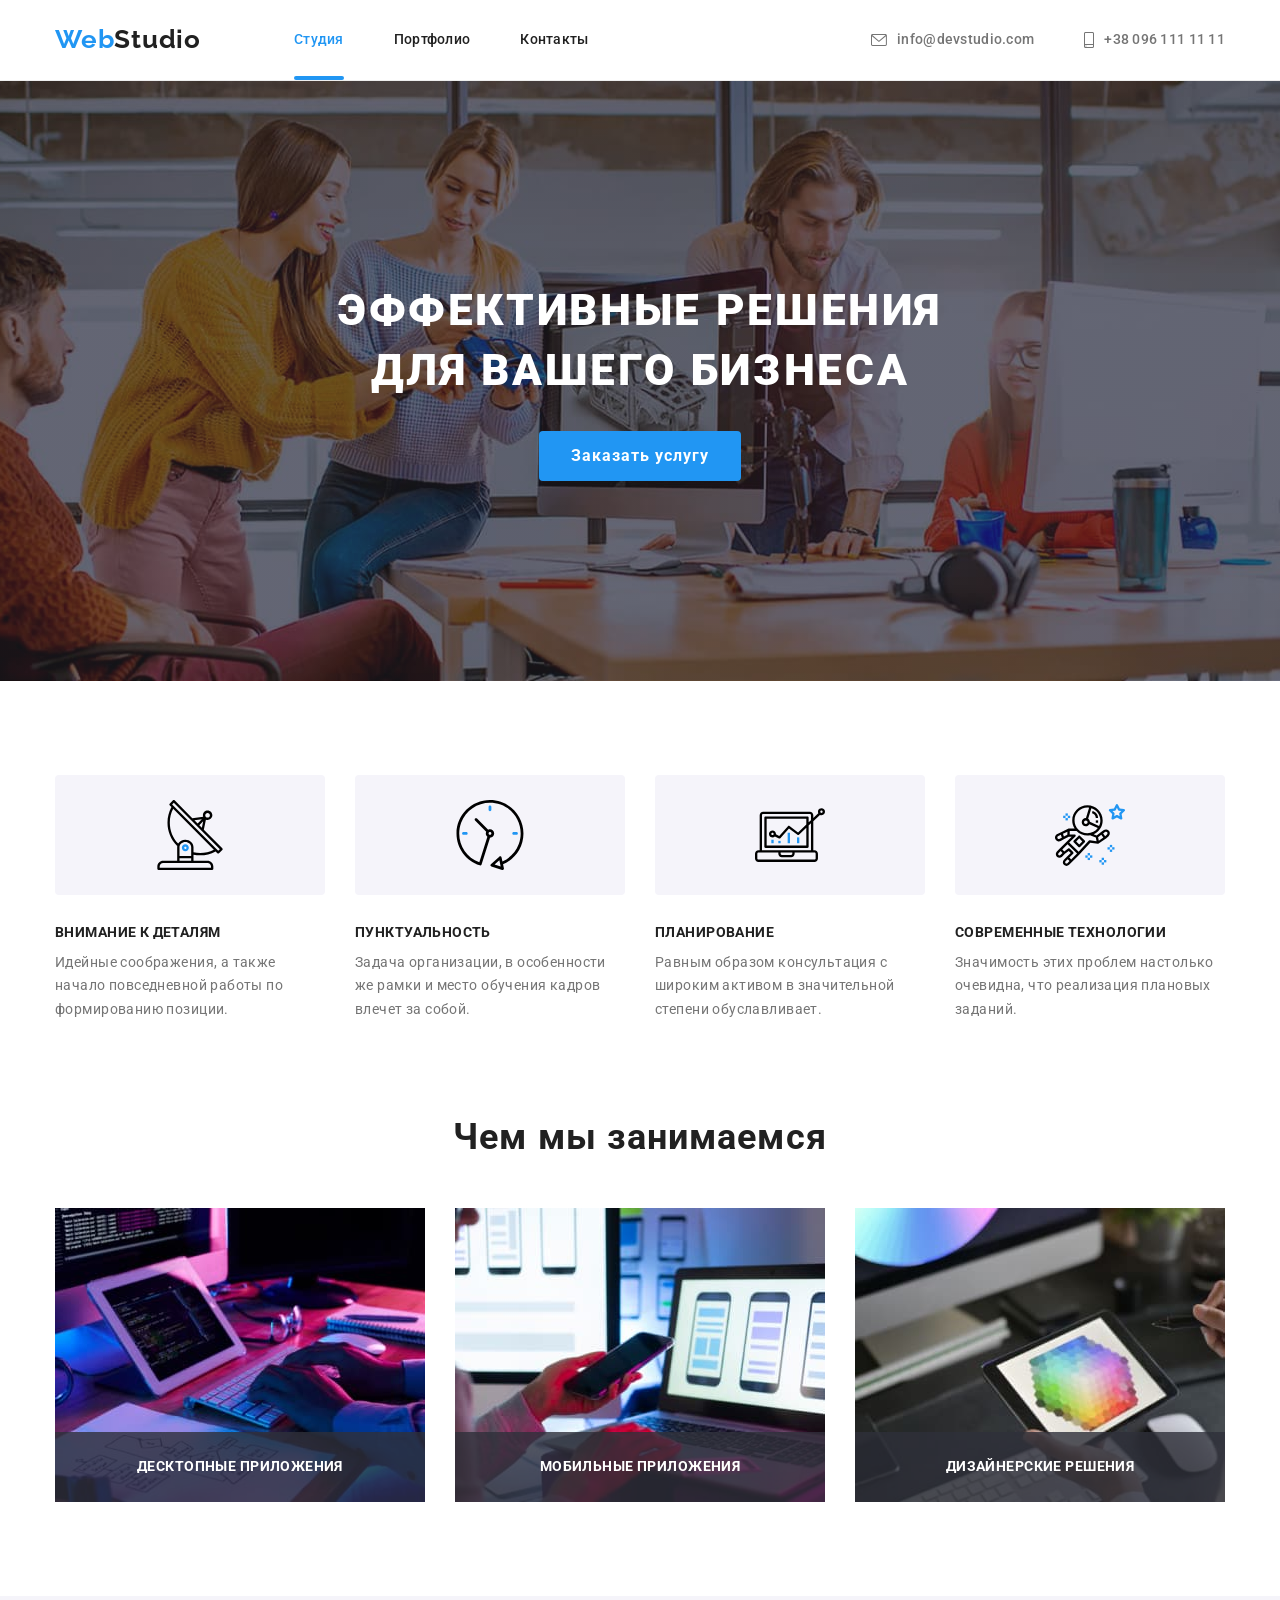
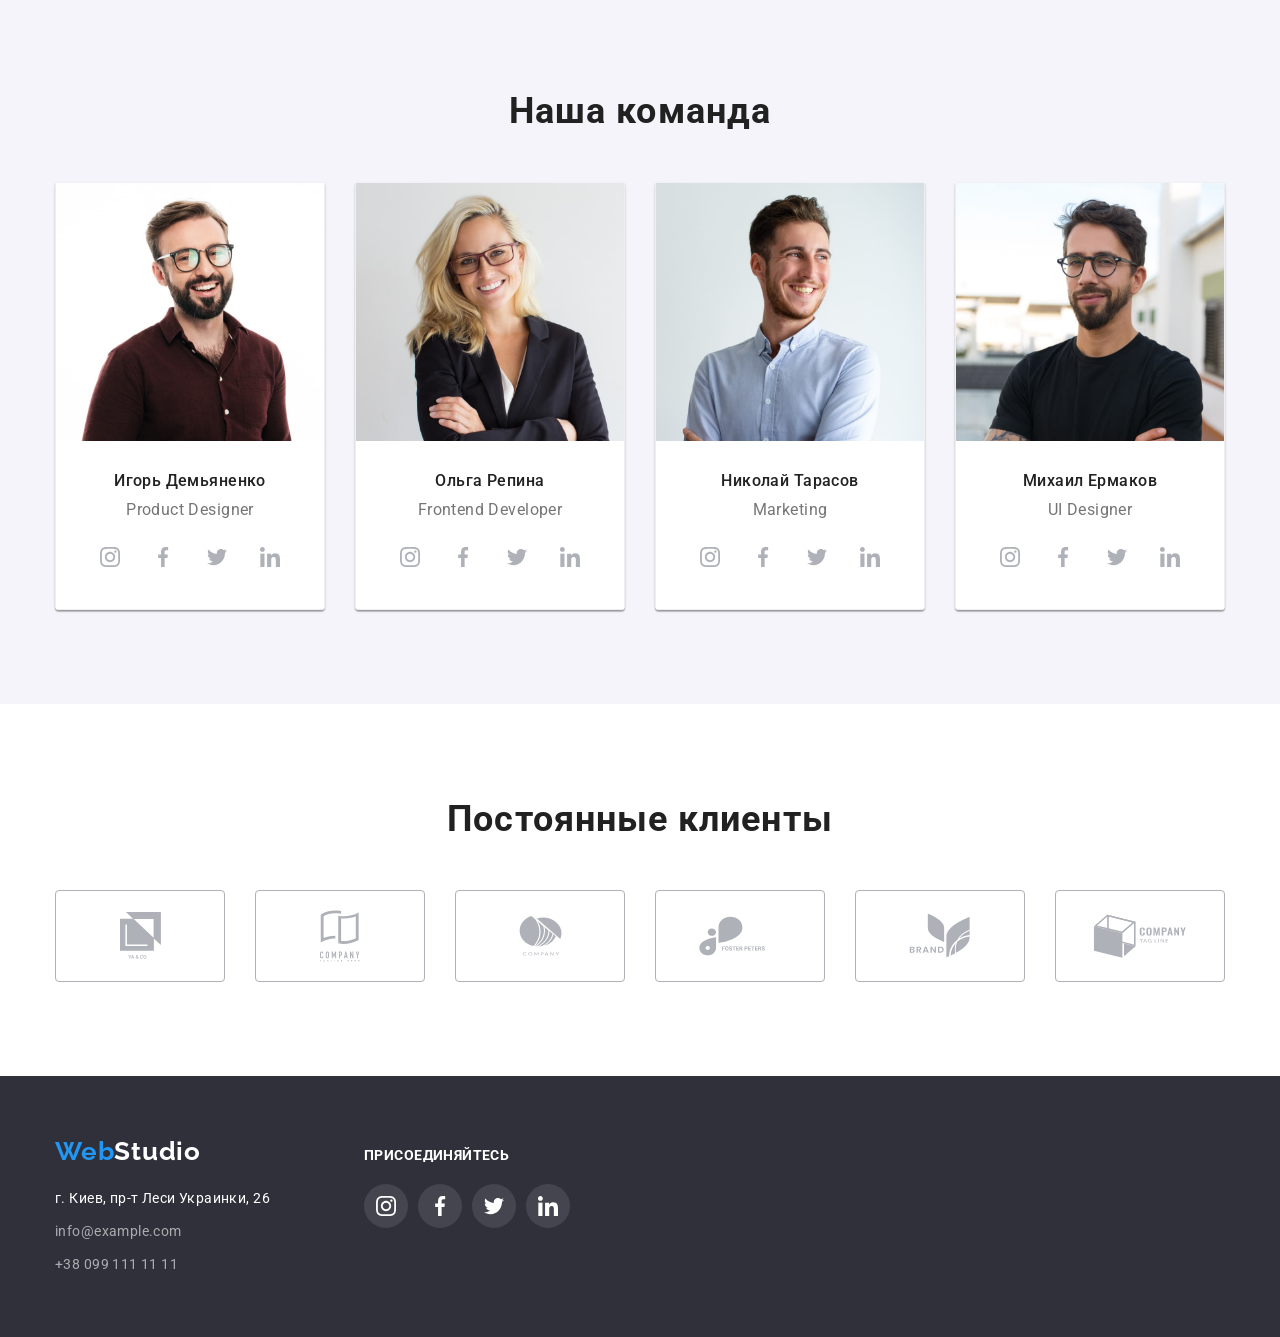
==== index.html @ 8bd81fed "Lesson 6" ====
<!DOCTYPE html>
<html lang="ru">

<head>
  <meta charset="UTF-8" />
  <meta http-equiv="X-UA-Compatible" content="IE=edge" />
  <meta name="viewport" content="width=device-width, initial-scale=1.0" />
  <title>WebStudio</title>
  <link href="https://fonts.googleapis.com/css2?family=Raleway:wght@700&family=Roboto:wght@400;500;700;900&display=swap"
    rel="stylesheet" />
  <link rel="stylesheet" href="https://cdnjs.cloudflare.com/ajax/libs/modern-normalize/1.1.0/modern-normalize.min.css"
    integrity="sha512-wpPYUAdjBVSE4KJnH1VR1HeZfpl1ub8YT/NKx4PuQ5NmX2tKuGu6U/JRp5y+Y8XG2tV+wKQpNHVUX03MfMFn9Q=="
    crossorigin="anonymous" referrerpolicy="no-referrer" />
  <link rel="stylesheet" type="text/css" href="./css/styles.css" />
</head>

<body>
  <!-- Шапка -->
  <header class="page-header">
    <div class="container">
      <!-- Блок навигации -->
      <div class="header-flex">
        <nav class="nav">
          <a class="logo" href="./index.html">Web<span class="studio">Studio</span></a>
          <ul class="site-nav">
            <li class="item">
              <a class="link current" href="./index.html">Студия</a>
            </li>
            <li class="item">
              <a class="link" href="./portfolio.html">Портфолио</a>
            </li>
            <li class="item"><a class="link" href="#">Контакты</a></li>
          </ul>
        </nav>
        <!-- Блок контактов -->
        <div class="contacts">
          <a class="link" href="mailto:info@devstudio.com">
            <svg class="icon" width="16" height="12">
              <use href="./images/icons.svg#icon-envelope"></use>
            </svg>
            info@devstudio.com</a>
          <a class="link" href="tel:+380961111111">
            <svg class="icon" width="10" height="16">
              <use href="./images/icons.svg#icon-smartphone"></use>
            </svg>
            +38 096 111 11 11</a>
        </div>
      </div>
    </div>
  </header>
  <!-- Основной контент -->
  <main>
    <!--Секция заголовка-->
    <section class="hero">
      <h1 class="title">Эффективные решения для вашего бизнеса</h1>
      <button class="btn" type="button" data-modal-open>Заказать услугу</button>
    </section>
    <!-- Секция преимуществ -->
    <section class="section">
      <div class="container">
        <h2 class="section-title visually-hidden">
          Преимущества работы с нами
        </h2>
        <ul class="features-list">
          <li class="item">
            <div class="thumb">
              <svg class="icon" width="70" height="70">
                <use href="./images/icons.svg#icon-antenna"></use>
              </svg>
            </div>
            <h3 class="title">Внимание к деталям</h3>
            <p class="text">
              Идейные соображения, а также начало повседневной работы по
              формированию позиции.
            </p>
          </li>
          <li class="item">
            <div class="thumb">
              <svg class="icon" width="70" height="70">
                <use href="./images/icons.svg#icon-clock"></use>
              </svg>
            </div>
            <h3 class="title">Пунктуальность</h3>
            <p class="text">
              Задача организации, в особенности же рамки и место обучения
              кадров влечет за собой.
            </p>
          </li>
          <li class="item">
            <div class="thumb">
              <svg class="icon" width="70" height="70">
                <use href="./images/icons.svg#icon-diagram"></use>
              </svg>
            </div>
            <h3 class="title">Планирование</h3>
            <p class="text">
              Равным образом консультация с широким активом в значительной
              степени обуславливает.
            </p>
          </li>
          <li class="item">
            <div class="thumb">
              <svg class="icon" width="70" height="70">
                <use href="./images/icons.svg#icon-astronaut"></use>
              </svg>
            </div>
            <h3 class="title">Современные технологии</h3>
            <p class="text">
              Значимость этих проблем настолько очевидна, что реализация
              плановых заданий.
            </p>
          </li>
        </ul>
      </div>
    </section>
    <!-- Секция наши работы -->
    <section class="section work">
      <div class="container">
        <h2 class="section-title">Чем мы занимаемся</h2>
        <!-- Блок работ -->
        <ul class="work">
          <li class="item">
            <img src="./images/img1.jpg" alt="Изображение не подгрузилось" width="370" />
            <div class="text-img">
              <h3 class="title">Десктопные приложения</h3>
            </div>
          </li>
          <li class="item">
            <img src="./images/img2.jpg" alt="Изображение не подгрузилось" width="370" />
            <div class="text-img">
              <h3 class="title">Мобильные приложения</h3>
            </div>
          </li>
          <li class="item">
            <img src="./images/img3.jpg" alt="Изображение не подгрузилось" width="370" />
            <div class="text-img">
              <h3 class="title">Дизайнерские решения</h3>
            </div>
          </li>
        </ul>
      </div>
    </section>
    <!-- секция команда -->
    <section class="section team">
      <div class="container">
        <h2 class="section-title">Наша команда</h2>
        <ul class="team-list">
          <li class="item">
            <img src="./images/photo1.jpg" alt="Изображение не подгрузилось" width="268" />
            <div class="content-team">
              <h3 class="title">Игорь Демьяненко</h3>
              <p class="text">Product Designer</p>
              <ul class="social-list">
                <li class="item">
                  <a href="#" class="link">
                    <svg class="icon" width="20" height="20">
                      <use href="./images/icons.svg#icon-instagram"></use>
                    </svg>
                  </a>
                </li>
                <li class="item">
                  <a href="#" class="link">
                    <svg class="icon" width="20" height="20">
                      <use href="./images/icons.svg#icon-facebook"></use>
                    </svg>
                  </a>
                </li>
                <li class="item">
                  <a href="#" class="link">
                    <svg class="icon" width="20" height="20">
                      <use href="./images/icons.svg#icon-twitter"></use>
                    </svg>
                  </a>
                </li>
                <li class="item">
                  <a href="#" class="link">
                    <svg class="icon" width="20" height="20">
                      <use href="./images/icons.svg#icon-linkedin"></use>
                    </svg>
                  </a>
                </li>
              </ul>
            </div>
          </li>
          <li class="item">
            <img src="./images/photo2.jpg" alt="Изображение не подгрузилось" width="268" />
            <div class="content-team">
              <h3 class="title">Ольга Репина</h3>
              <p class="text">Frontend Developer</p>
              <ul class="social-list">
                <li class="item">
                  <a href="#" class="link">
                    <svg class="icon" width="20" height="20">
                      <use href="./images/icons.svg#icon-instagram"></use>
                    </svg>
                  </a>
                </li>
                <li class="item">
                  <a href="#" class="link">
                    <svg class="icon" width="20" height="20">
                      <use href="./images/icons.svg#icon-facebook"></use>
                    </svg>
                  </a>
                </li>
                <li class="item">
                  <a href="#" class="link">
                    <svg class="icon" width="20" height="20">
                      <use href="./images/icons.svg#icon-twitter"></use>
                    </svg>
                  </a>
                </li>
                <li class="item">
                  <a href="#" class="link">
                    <svg class="icon" width="20" height="20">
                      <use href="./images/icons.svg#icon-linkedin"></use>
                    </svg>
                  </a>
                </li>
              </ul>
            </div>
          </li>
          <li class="item">
            <img src="./images/photo3.jpg" alt="Изображение не подгрузилось" width="268" />
            <div class="content-team">
              <h3 class="title">Николай Тарасов</h3>
              <p class="text">Marketing</p>
              <ul class="social-list">
                <li class="item">
                  <a href="#" class="link">
                    <svg class="icon" width="20" height="20">
                      <use href="./images/icons.svg#icon-instagram"></use>
                    </svg>
                  </a>
                </li>
                <li class="item">
                  <a href="#" class="link">
                    <svg class="icon" width="20" height="20">
                      <use href="./images/icons.svg#icon-facebook"></use>
                    </svg>
                  </a>
                </li>
                <li class="item">
                  <a href="#" class="link">
                    <svg class="icon" width="20" height="20">
                      <use href="./images/icons.svg#icon-twitter"></use>
                    </svg>
                  </a>
                </li>
                <li class="item">
                  <a href="#" class="link">
                    <svg class="icon" width="20" height="20">
                      <use href="./images/icons.svg#icon-linkedin"></use>
                    </svg>
                  </a>
                </li>
              </ul>
            </div>
          </li>
          <li class="item">
            <img src="./images/photo4.jpg" alt="Изображение не подгрузилось" width="268" />
            <div class="content-team">
              <h3 class="title">Михаил Ермаков</h3>
              <p class="text">UI Designer</p>
              <ul class="social-list">
                <li class="item">
                  <a href="#" class="link">
                    <svg class="icon" width="20" height="20">
                      <use href="./images/icons.svg#icon-instagram"></use>
                    </svg>
                  </a>
                </li>
                <li class="item">
                  <a href="#" class="link">
                    <svg class="icon" width="20" height="20">
                      <use href="./images/icons.svg#icon-facebook"></use>
                    </svg>
                  </a>
                </li>
                <li class="item">
                  <a href="#" class="link">
                    <svg class="icon" width="20" height="20">
                      <use href="./images/icons.svg#icon-twitter"></use>
                    </svg>
                  </a>
                </li>
                <li class="item">
                  <a href="#" class="link">
                    <svg class="icon" width="20" height="20">
                      <use href="./images/icons.svg#icon-linkedin"></use>
                    </svg>
                  </a>
                </li>
              </ul>
            </div>
          </li>
        </ul>
      </div>
    </section>
    <!-- Секция постоянные клиенты -->
    <section class="section">
      <div class="container">
        <h2 class="section-title">Постоянные клиенты</h2>
        <ul class="clients-list">
          <li class="item">
            <a href="#" class="link">
              <svg class="icon" width="41" height="47">
                <use href="./images/icons.svg#icon-client"></use>
              </svg>
            </a>
          </li>
          <li class="item">
            <a href="#" class="link">
              <svg class="icon" width="40" height="52">
                <use href="./images/icons.svg#icon-client-2"></use>
              </svg>
            </a>
          </li>
          <li class="item">
            <a href="#" class="link">
              <svg class="icon" width="43" height="41">
                <use href="./images/icons.svg#icon-client-3"></use>
              </svg>
            </a>
          </li>
          <li class="item">
            <a href="#" class="link">
              <svg class="icon" width="84" height="40">
                <use href="./images/icons.svg#icon-client-4"></use>
              </svg>
            </a>
          </li>
          <li class="item">
            <a href="#" class="link">
              <svg class="icon" width="62" height="45">
                <use href="./images/icons.svg#icon-client-5"></use>
              </svg>
            </a>
          </li>
          <li class="item">
            <a href="#" class="link">
              <svg class="icon" width="94" height="44">
                <use href="./images/icons.svg#icon-client-6"></use>
              </svg>
            </a>
          </li>
        </ul>
      </div>
    </section>
  </main>
  <!-- подвал -->
  <footer class="footer">
    <div class="container flex">
      <div class="studio-address">
        <a class="logo-footer" href="./index.html">Web<span class="studio-footer">Studio</span></a>
        <address>
          <ul class="address">
            <li class="sity">г. Киев, пр-т Леси Украинки, 26</li>
            <li class="sity-link">
              <a class="link" href="mailto:info@example.com">info@example.com</a>
            </li>
            <li class="sity-link">
              <a class="link" href="tel:+380991111111">+38 099 111 11 11</a>
            </li>
          </ul>
        </address>
      </div>
      <div class="social">
        <p class="social-text">Присоединяйтесь</p>
        <ul class="social-list">
          <li class="item">
            <a href="#" class="link">
              <svg class="icon" width="20" height="20">
                <use href="./images/icons.svg#icon-instagram"></use>
              </svg>
            </a>
          </li>
          <li class="item">
            <a href="#" class="link">
              <svg class="icon" width="20" height="20">
                <use href="./images/icons.svg#icon-facebook"></use>
              </svg>
            </a>
          </li>
          <li class="item">
            <a href="#" class="link">
              <svg class="icon" width="20" height="20">
                <use href="./images/icons.svg#icon-twitter"></use>
              </svg>
            </a>
          </li>
          <li class="item">
            <a href="#" class="link">
              <svg class="icon" width="20" height="20">
                <use href="./images/icons.svg#icon-linkedin"></use>
              </svg>
            </a>
          </li>
        </ul>
      </div>
    </div>
  </footer>
  <div class="backdrop is-hidden" data-modal>
    <div class="modal">
      <button class="modal-close-btn" type="button" data-modal-close>
        <svg class="icon-modal" width="18" height="18">
          <use href="./images/icons.svg#icon-close"></use>
        </svg>
      </button>
    </div>
  </div>
  <script src="./js/modal.js"></script>
</body>

</html>
---- css/styles.css ----
:root {
    --primary-text-color: #757575;
    --title-text-color: #212121;
    --acent-color: #2196F3;
    --primary-white-color: #ffffff;
    --primay-grey-color: #2F303A;
    --address-link-color: rgba(255, 255, 255, 0.6);
    --examples-button-color: #F5F4FA;
    --border-color: #eeeeee;
    --primary-icon-color: #AFB1B8;
    --footer-fon-social-link: rgba(255, 255, 255, 0.1);
    --primary-animation-function: cubic-bezier(0.4, 0, 0.2, 1);
}

/* Цвет фона #ffffff */
/* Цвет фона героя и футера #2F303A */
/* Цвет фона "Наша команда" #F5F4FA */
/* Цвет основного текста #757575 */
/* Цвет вторичного текста #212121 */
/* Белый #ffffff */
/* Акцент #2196F3 */
/* в футере #FFFFFF 60 % */

/* Стили Веб-сайта */
/* Style Web-site */

/* Основные стили страницы */
/* Basic Page Styles */
body {
    background-color: var(--primary-white-color);
    color: var(--primary-text-color);
    font-family: 'Roboto', sans-serif;
    font-size: 14px;
    letter-spacing: 0.03em;
}

/* Сброс свойств */
/* Reset properties */
ul {
    list-style: none;
}

a {
    text-decoration: none;
}

img {
    display: block;
}


/* container */
/* Служит для обертывания секций 
(задается основная ширина, отступы, центрирование */
.container {
    width: 1200px;
    margin-left: auto;
    margin-right: auto;
    padding-left: 15px;
    padding-right: 15px;
}


/* Шапка сайта */
/* Header */
.page-header {
    border-bottom: 1px solid var(--border-color);
}

.header-flex {
    display: flex;
}

.nav {
    display: flex;
}

/* Логотип */
/* logo */
.logo {
    display: block;
    align-items: center;
    padding-top: 24px;
    padding-bottom: 25px;
    margin-right: 93px;
    color: var(--acent-color);
    font-family: 'Raleway', sans-serif;
    font-weight: 700;
    font-size: 26px;
    line-height: 1.19;
    letter-spacing: 0.03em;
}

.logo .studio {
    color: var(--title-text-color);
}



/* Навигация сайта */
/* site-nav */
.site-nav {
    display: flex;
    align-items: center;
    margin-top: 0;
    margin-bottom: 0;
    padding-left: 0;

}

.site-nav .item {

    margin-right: 50px;
}

.site-nav .item:last-child {
    margin-right: 0;
}

.site-nav .link {
    display: block;
    padding-top: 32px;
    padding-bottom: 32px;
    color: var(--title-text-color);
    font-weight: 500;
    font-size: 14px;
    line-height: 1.14;
    letter-spacing: 0.02em;
    transition-property: color;
    transition-duration: 250ms;
    transition-timing-function: var(--primary-animation-function);
    transition-delay: 0ms;

}

.site-nav .link:hover,
.site-nav .link:focus {
    color: var(--acent-color);
}

.site-nav .link.current {
    color: var(--acent-color);
    position: relative;
}

.site-nav .link.current::after {
    position: absolute;
    left: 0;
    bottom: 0;
    width: 100%;
    height: 4px;
    display: block;
    content: "";
    background-color: var(--acent-color);
    border-radius: 2px;
}

/* .site-nav .link.current::after {
    content: "";
    display: block;
    height: 4px;
    background-color: var(--acent-color);
    border-radius: 2px;
} */



/* Блок контактов */
/* contacts */
.contacts {
    display: flex;
    align-items: center;
    margin-left: auto;

}

.contacts .link {
    display: flex;
    align-items: center;
    padding-top: 32px;
    padding-bottom: 32px;
    margin-right: 50px;
    color: var(--primary-text-color);
    fill: var(--primary-text-color);
    font-weight: 500;
    font-size: 14px;
    line-height: 1.14;
    letter-spacing: 0.02em;
    transition-property: color, fill;
    transition-duration: 250ms;
    transition-timing-function: var(--primary-animation-function);
    transition-delay: 0ms;
}

.contacts .link:last-child {
    margin-right: 0;
}

.contacts .link:hover,
.contacts .link:focus {
    color: var(--acent-color);
    fill: var(--acent-color);
}

.contacts .icon {
    margin-right: 10px;
}

/* Блок герой */
/* hero */
.hero {
    padding: 200px 0;
    background-color: var(--primay-grey-color);
    background-image: linear-gradient(rgba(47, 48, 58, 0.4), rgba(47, 48, 58, 0.4)), url(../images/backgroundHero.jpg);
    background-repeat: no-repeat;
    background-position: 50% 50%;
    text-align: center;
    max-width: 1600px;
    margin: 0 auto;
}

.hero .title {
    width: 696px;
    color: var(--primary-white-color);
    font-weight: 900;
    font-size: 44px;
    line-height: 1.36;
    letter-spacing: 0.06em;
    text-transform: uppercase;
    margin-top: 0;
    margin-bottom: 30px;
    margin-left: auto;
    margin-right: auto;

}

.hero .btn {
    background-color: var(--acent-color);
    color: var(--primary-white-color);
    font-weight: 700;
    font-size: 16px;
    line-height: 1.87;
    letter-spacing: 0.06em;
    text-align: center;
    cursor: pointer;
    min-width: 200px;
    padding: 10px 32px;
    border: 0;
    border-radius: 4px;
}



/* Секция */
/* section */

.section {
    padding-top: 94px;
    padding-bottom: 94px;
}

.section-title {
    color: var(--title-text-color);
    font-weight: 700;
    font-size: 36px;
    line-height: 1.17;
    text-align: center;
    letter-spacing: 0.03em;
    margin-top: 0;
    margin-bottom: 50px;
}

/* Секция преимуществ */
/* features-section */

/* Блок преимуществ */
/* features block */
.section-title.visually-hidden {
    position: absolute;
    width: 1px;
    height: 1px;
    margin: -1px;
    border: 0;
    padding: 0;
    white-space: nowrap;
    clip-path: inset(100%);
    clip: rect(0 0 0 0);
    overflow: hidden;
}

.features-list {
    display: flex;
    justify-content: space-between;
    margin-top: 0;
    margin-bottom: 0;
    padding-left: 0;
}

.features-list .title {
    color: var(--title-text-color);
    font-weight: 700;
    font-size: 14px;
    line-height: 1.14;
    letter-spacing: 0.03em;
    text-transform: uppercase;
    margin-top: 0;
    margin-bottom: 10px;
}

.features-list .text {
    max-width: 270px;
    line-height: 1.71;
    margin-top: 0;
    margin-bottom: 0;
}

.features-list .thumb {
    background-color: var(--examples-button-color);
    border-radius: 4px;
    display: flex;
    height: 120px;
    align-items: center;
    justify-content: center;
    margin-bottom: 30px;
}

/* Блок работы */
/* Work block */
.work {
    display: flex;
    justify-content: space-between;
    margin-top: 0;
    margin-bottom: 0;
    padding-left: 0;
}

.section.work {
    padding-top: 0;
}

.work .item {
    position: relative;
}

.work .title {
    margin-top: 0;
    margin-bottom: 0;
    color: var(--primary-white-color);
    font-size: 14px;
    line-height: 1.14;
    text-transform: uppercase;

}

.work .text-img {
    position: absolute;
    left: 0;
    bottom: 0;
    width: 100%;
    height: 70px;
    display: flex;
    justify-content: center;
    align-items: center;
    background-color: rgba(47, 48, 58, 0.8);
}

/* Секция команды */
/* team-section */

.team {
    background-color: var(--examples-button-color);
}

.team-list {
    display: flex;
    flex-wrap: wrap;
    align-items: flex-start;
    margin-left: -30px;
    margin-top: 0;
    margin-bottom: 0;
    padding-left: 0;
}

.team-list>.item {
    margin-left: 30px;
    border: 1px solid var(--border-color);
    border-top: 0;
    border-radius: 0 0 4px 4px;
    box-shadow: 0px 1px 3px rgba(0, 0, 0, 0.12),
        0px 1px 1px rgba(0, 0, 0, 0.14),
        0px 2px 1px rgba(0, 0, 0, 0.2);
}

.team-list>.item:not(:nth-last-child(-n+4)) {
    margin-bottom: 30px;
}

.team-list .title {
    color: var(--title-text-color);
    font-weight: 500;
    font-size: 16px;
    line-height: 1.19;
    text-align: center;
    margin-top: 0;
    margin-bottom: 10px;
}

.team-list .text {
    font-size: 16px;
    line-height: 1.19;
    text-align: center;
    margin-top: 0;
    margin-bottom: 16px;
}

.team-list .content-team {
    padding: 30px 32px;
    background-color: var(--primary-white-color);
}

.social-list {
    display: flex;
    justify-content: space-between;
    padding-left: 0;
}

.social-list .link {
    display: flex;
    justify-content: center;
    align-items: center;
    width: 44px;
    height: 44px;
    border-radius: 50%;
    fill: var(--primary-icon-color);
    transition-property: background-color, fill;
    transition-duration: 250ms;
    transition-timing-function: var(--primary-animation-function);
    transition-delay: 0ms;
}

.social-list .link:hover,
.social-list .link:focus {
    background-color: var(--acent-color);
    fill: var(--primary-white-color);
}


.clients-list {
    display: flex;
    flex-wrap: wrap;
    justify-content: space-between;
    margin-top: 0;
    margin-bottom: 0;
    padding-left: 0;
}


.clients-list .link {
    display: flex;
    justify-content: center;
    align-items: center;
    width: 170px;
    height: 92px;
    border: 1px solid var(--primary-icon-color);
    border-radius: 4px;
    fill: var(--primary-icon-color);
    transition-property: border, fill;
    transition-duration: 250ms;
    transition-timing-function: var(--primary-animation-function);
    transition-delay: 0ms;
}

.clients-list .link:hover,
.clients-list .link:focus {
    border: 1px solid var(--acent-color);
    fill: var(--acent-color);
}

/* Подвал */
/* footer */
.footer {
    background-color: var(--primay-grey-color);
    line-height: 1.71;
    letter-spacing: 0.03em;
    padding-top: 60px;
    padding-bottom: 60px;
}

.logo-footer {
    display: block;
    align-items: center;
    margin-right: 93px;
    color: var(--acent-color);
    font-family: 'Raleway', sans-serif;
    font-weight: 700;
    font-size: 26px;
    line-height: 1.19;
    letter-spacing: 0.03em;
}

.logo-footer .studio-footer {
    color: var(--primary-white-color);
}

.footer .logo-footer {
    margin-bottom: 20px;
    display: block;
}

.address {
    margin-top: 0;
    margin-bottom: 0;
    padding-left: 0;
}

.address .link {
    color: var(--address-link-color);
    font-style: normal;
    line-height: 1.71;
}

.address .sity {
    color: var(--primary-white-color);
    font-style: normal;
    margin-bottom: 9px;
}

.address .sity-link {
    margin-bottom: 9px;
}

.sity-link:last-child {
    margin-bottom: 0;
}

.footer .social {
    width: 206px;
}

.footer .social-text {
    margin-top: 0;
    margin-bottom: 20px;
    color: var(--primary-white-color);
    font-weight: 700;
    line-height: 1.14;
    text-transform: uppercase;
}

.footer .social-list {
    margin-top: 0;
    margin-bottom: 0;
    padding-right: 0;
}

.container.flex {
    display: flex;
    align-items: baseline;
}

.footer .studio-address {
    margin-right: 70px;
}

.footer .social-list .link {
    background-color: var(--footer-fon-social-link);
    fill: var(--primary-white-color);
    transition-property: background-color;
    transition-duration: 250ms;
    transition-timing-function: var(--primary-animation-function);
    transition-delay: 0ms;
}

.footer .social-list .link:hover,
.footer .social-list .link:focus {
    background-color: var(--acent-color);
}

.backdrop {
    position: fixed;
    left: 0;
    top: 0;
    width: 100vw;
    height: 100vh;
    background-color: rgba(0, 0, 0, 0.2);
    transition-property: opacity, visibility;
    transition-duration: 250ms;
    transition-timing-function: var(--primary-animation-function);
}

.backdrop.is-hidden {
    opacity: 0;
    visibility: hidden;
    pointer-events: none;
}

.backdrop.is-hidden .modal {
    transform: translate(-50%, -50%) scale(0.5);
}

.modal {
    position: absolute;
    width: 528px;
    height: 580px;
    left: 50%;
    top: 50%;
    transform: translate(-50%, -50%) scale(1);
    background-color: var(--primary-white-color);
    transition-property: transform;
    transition-duration: 250ms;
    transition-timing-function: var(--primary-animation-function);
}

.modal-close-btn {
    position: absolute;
    top: 8px;
    right: 8px;
    width: 30px;
    height: 30px;
    padding: 0;
    display: flex;
    justify-content: center;
    align-items: center;
    border: 1px solid rgba(0, 0, 0, 0.1);
    border-radius: 50%;
    background-color: transparent;
    cursor: pointer;
}

/* Портфолио */
/* portfolio */

.portfolio-section-title {
    margin-top: 0;
    margin-bottom: 94px;
    color: var(--title-text-color);
    font-weight: 700;
    font-size: 36px;
    line-height: 1.17;
    text-align: center;
    letter-spacing: 0.03em;
}

.portfolio-section-title.visually-hidden {
    position: absolute;
    width: 1px;
    height: 1px;
    margin: -1px;
    border: 0;
    padding: 0;
    white-space: nowrap;
    clip-path: inset(100%);
    clip: rect(0 0 0 0);
    overflow: hidden;
}


/* Блок кнопок */
/* Button block */
.examples-buton {
    display: flex;
    justify-content: center;
    margin-top: 0;
    margin-bottom: 50px;
    padding-left: 0;
}

.examples-buton .btn {
    background-color: var(--examples-button-color);
    cursor: pointer;
    font-weight: 500;
    font-size: 16px;
    line-height: 1.63;
    text-align: center;
    letter-spacing: 0.03em;
    padding: 6px 22px;
    border: none;
    border-radius: 4px;
    transition-property: background-color, color, box-shadow;
    transition-duration: 250ms;
    transition-timing-function: var(--primary-animation-function);
    transition-delay: 0ms;
}

.examples-buton .item:not(:last-child) {
    margin-right: 8px;
}

.examples-buton .btn:hover,
.examples-buton .btn:focus {
    box-shadow: 0px 3px 1px rgba(0, 0, 0, 0.1), 0px 1px 2px rgba(0, 0, 0, 0.08), 0px 2px 2px rgba(0, 0, 0, 0.12);
    background-color: var(--acent-color);
    color: var(--primary-white-color);
    cursor: pointer;
}

/* Блок примеров работ */
/* examples block */
.examples {
    display: flex;
    flex-wrap: wrap;
    margin-left: -30px;
    margin-top: 0;
    margin-bottom: 0;
    padding-left: 0;
}

.examples .item {
    margin-left: 30px;
    border: 1px solid var(--border-color);
    border-top: 0;

}

.examples .example-link {
    position: relative;
    display: block;
    color: inherit;
    font-size: inherit;
    transition-property: box-shadow;
    transition-duration: 250ms;
    transition-timing-function: var(--primary-animation-function);
    transition-delay: 0ms;
}

.examples .example-link:hover {
    box-shadow: 0px 1px 1px rgba(0, 0, 0, 0.12),
        0px 4px 4px rgba(0, 0, 0, 0.06),
        1px 4px 6px rgba(0, 0, 0, 0.16);
}

.examples .item:not(:nth-last-child(-n+3)) {
    margin-bottom: 30px;
}

/* Блок описания картинок */
/* Image description block */
.description {
    padding: 20px 24px;
}

.examples .title {
    margin-top: 0;
    margin-bottom: 4px;
    color: var(--title-text-color);
    font-weight: 700;
    font-size: 18px;
    line-height: 2;
    letter-spacing: 0.06em;
}

.examples .text {
    margin-top: 0;
    margin-bottom: 0;
    font-size: 16px;
    line-height: 1.88;
}

.example-thumb {
    position: relative;
    overflow: hidden;
}


.overlay {
    position: absolute;
    left: 0;
    top: 0;
    width: 100%;
    height: 100%;
    display: flex;
    justify-content: center;
    align-items: center;
    transform: translateY(100%);
    transition-property: transform;
    transition-duration: 250ms;
    transition-timing-function: var(--primary-animation-function);
    transition-delay: 0ms;
    background-color: rgba(33, 150, 243, 0.9);

}

.overlay .text {
    width: 322px;
    font-size: 18px;
    line-height: 1.55;
    color: var(--primary-white-color);
}

.example-link:hover .overlay {
    transform: translateY(0);
}
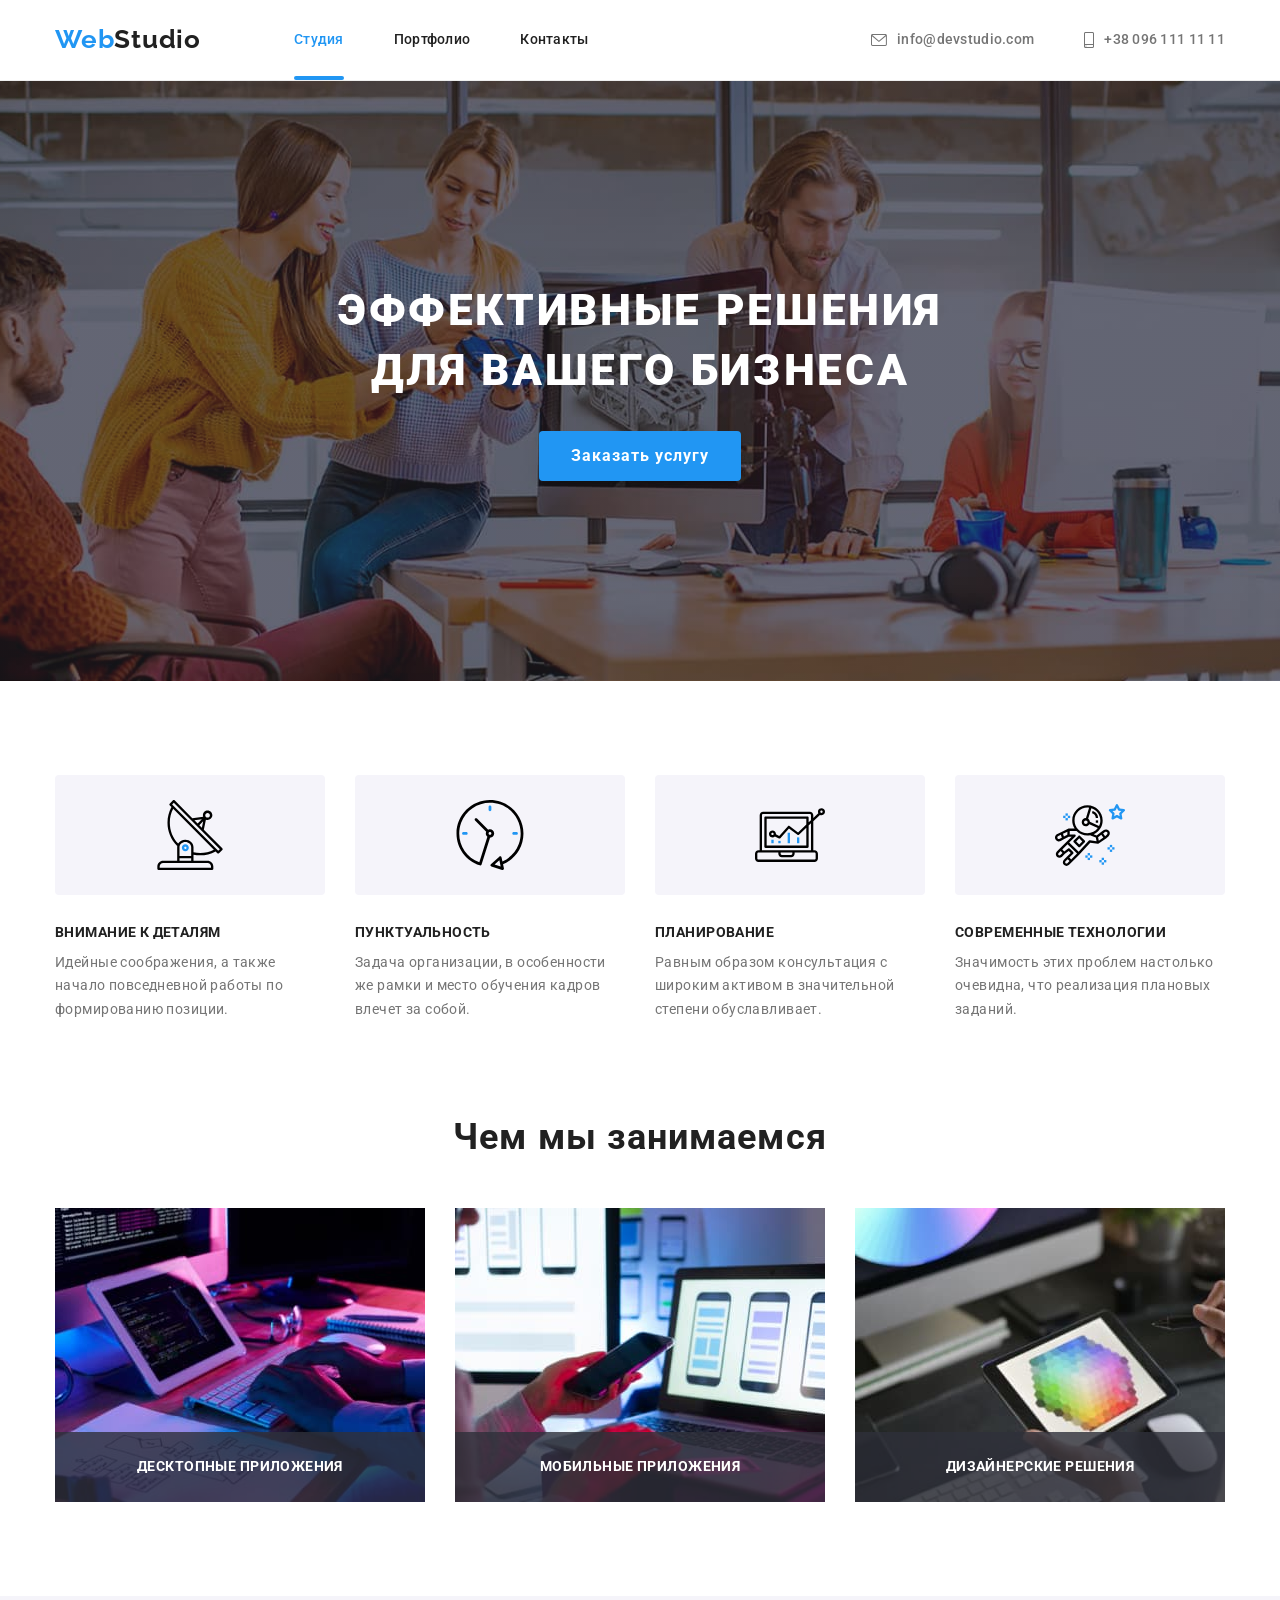
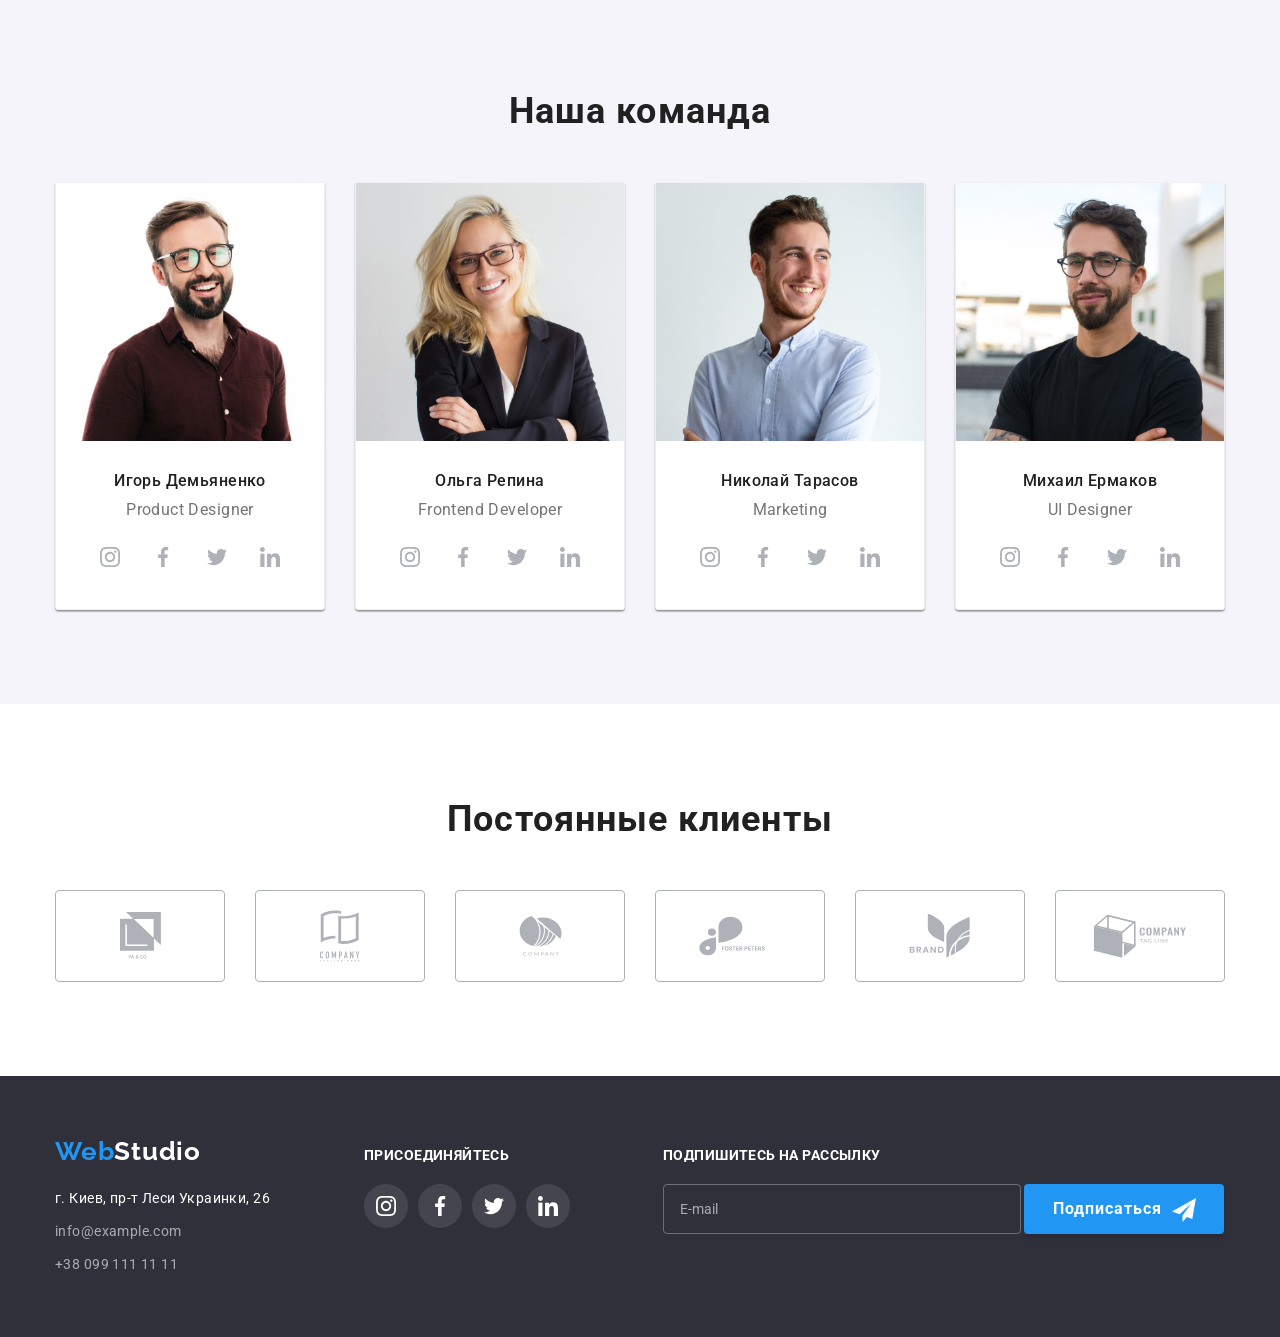
==== commit b908b214: "Lesson 6 upgrade" ====
--- a/index.html
+++ b/index.html
@@ -397,6 +397,11 @@
           </li>
         </ul>
       </div>
+      <div class="subscription">
+        <p class="social-text">Подпишитесь на рассылку</p>
+        <input type="email" class="subscription-input" name="user_email_subscription" placeholder="E-mail">
+        <button type="submit" class="btn">Подписаться</button>
+      </div>
     </div>
   </footer>
   <div class="backdrop is-hidden" data-modal>
@@ -406,6 +411,48 @@
           <use href="./images/icons.svg#icon-close"></use>
         </svg>
       </button>
+      <p class="modal-form-explanation">Оставьте свои данные, мы вам перезвоним</p>
+      <form class="contact-form">
+        <label class="contact-form-field">
+          <span class="contact-form-input-label">Имя</span>
+          <span class="contact-form-input-wrapper">
+            <input name="user_name" type="text" class="contact-form-input">
+            <svg class="contact-form-icon" width="18" height="18">
+              <use href="./images/icons.svg#icon-person"></use>
+            </svg>
+          </span>
+        </label>
+        <label class="contact-form-field">
+          <span class="contact-form-input-label">Телефон</span>
+          <span class="contact-form-input-wrapper">
+            <input name="user_phone" type="tel" class="contact-form-input">
+            <svg class="contact-form-icon" width="18" height="18">
+              <use href="./images/icons.svg#icon-phone"></use>
+            </svg>
+          </span>
+        </label>
+        <label class="contact-form-field">
+          <span class="contact-form-input-label">Почта</span>
+          <span class="contact-form-input-wrapper">
+            <input name="user_email" type="email" class="contact-form-input">
+            <svg class="contact-form-icon" width="18" height="18">
+              <use href="./images/icons.svg#icon-email"></use>
+            </svg>
+          </span>
+        </label>
+        <label class="contact-form-field">
+          <span class="contact-form-input-label">Комментарий</span>
+          <textarea class="contact-form-messag" name="user_messag" placeholder="Введите текст"></textarea>
+        </label>
+        <div class="contact-form-checkbox-wraper">
+          <input id="policy_checkbox" name="accept_policy" value="accept" class="contact-form-checbox visually-hidden"
+            type="checkbox">
+          <label class="contact-form-checkbox-label" for="policy_checkbox">Соглашаюсь с рассылкой и принимаю&nbsp;<a
+              href="" class="link">Условия
+              договора</a></label>
+        </div>
+        <button class="btn" type="submit">Отправить</button>
+      </form>
     </div>
   </div>
   <script src="./js/modal.js"></script>
--- a/css/styles.css
+++ b/css/styles.css
@@ -7,9 +7,11 @@
     --address-link-color: rgba(255, 255, 255, 0.6);
     --examples-button-color: #F5F4FA;
     --border-color: #eeeeee;
+    --border-modal-color: rgba(33, 33, 33, 0.2);
     --primary-icon-color: #AFB1B8;
     --footer-fon-social-link: rgba(255, 255, 255, 0.1);
     --primary-animation-function: cubic-bezier(0.4, 0, 0.2, 1);
+    --placeholder-color: rgba(117, 117, 117, 0.5);
 }
 
 /* Цвет фона #ffffff */
@@ -52,6 +54,20 @@
 /* container */
 /* Служит для обертывания секций 
 (задается основная ширина, отступы, центрирование */
+
+.visually-hidden {
+    position: absolute;
+    width: 1px;
+    height: 1px;
+    margin: -1px;
+    border: 0;
+    padding: 0;
+    white-space: nowrap;
+    clip-path: inset(100%);
+    clip: rect(0 0 0 0);
+    overflow: hidden;
+}
+
 .container {
     width: 1200px;
     margin-left: auto;
@@ -247,6 +263,7 @@
     padding: 10px 32px;
     border: 0;
     border-radius: 4px;
+    box-shadow: 0px 4px 4px rgba(0, 0, 0, 0.15);
 }
 
 
@@ -535,6 +552,7 @@
 
 .footer .social {
     width: 206px;
+    margin-right: 93px;
 }
 
 .footer .social-text {
@@ -573,6 +591,49 @@
 .footer .social-list .link:hover,
 .footer .social-list .link:focus {
     background-color: var(--acent-color);
+}
+
+.subscription .btn {
+    display: inline-block;
+    margin: 0 auto;
+    background-color: var(--acent-color);
+    color: var(--primary-white-color);
+    font-weight: 700;
+    font-size: 16px;
+    line-height: 1.87;
+    letter-spacing: 0.06em;
+    text-align: center;
+    cursor: pointer;
+    min-width: 200px;
+    height: 50px;
+    /* padding: 10px auto; */
+    border: 0;
+    border-radius: 4px;
+    box-shadow: 0px 4px 4px rgba(0, 0, 0, 0.15);
+}
+
+.subscription .btn::after {
+    content: "";
+    display: inline-block;
+    margin-left: 10px;
+    width: 24px;
+    height: 24px;
+    background-image: url(../images/iconsend.svg);
+    vertical-align: middle;
+}
+
+.subscription-input {
+    padding-left: 16px;
+    width: 358px;
+    height: 50px;
+    color: var(--primary-white-color);
+    border: 1px solid rgba(255, 255, 255, 0.3);
+    border-radius: 4px;
+    background-color: transparent;
+}
+
+.subscription-input::placeholder {
+    color: rgba(255, 255, 255, 0.6);
 }
 
 .backdrop {
@@ -603,6 +664,7 @@
     height: 580px;
     left: 50%;
     top: 50%;
+    padding: 40px;
     transform: translate(-50%, -50%) scale(1);
     background-color: var(--primary-white-color);
     transition-property: transform;
@@ -624,6 +686,166 @@
     border-radius: 50%;
     background-color: transparent;
     cursor: pointer;
+    transition-property: fill;
+    transition-duration: 250ms;
+    transition-timing-function: var(--primary-animation-function);
+}
+
+.modal-close-btn:hover,
+.modal-close-btn:focus .icon-modal {
+    fill: var(--acent-color);
+}
+
+.modal-form-explanation {
+    margin-top: 0;
+    margin-bottom: 12px;
+    color: var(--title-text-color);
+    font-weight: 700;
+    font-size: 20px;
+    line-height: 1.15;
+    text-align: center;
+}
+
+.contact-form-input-wrapper {
+    position: relative;
+    display: block;
+    margin-top: 4px;
+
+}
+
+.contact-form-field {
+    display: block;
+    margin-bottom: 10px;
+}
+
+.contact-form-field.textarea {
+    margin-bottom: 20px;
+}
+
+.contact-form-input {
+    width: 100%;
+    height: 40px;
+    padding-left: 42px;
+    border: 1px solid var(--border-modal-color);
+    border-radius: 4px;
+    transition-property: border-color;
+    transition-duration: 250ms;
+    transition-timing-function: var(--primary-animation-function);
+}
+
+.contact-form-input:focus {
+    outline: none;
+    border-color: var(--acent-color);
+
+}
+
+.contact-form-input:hover {
+    cursor: pointer;
+}
+
+.contact-form-input:focus+.contact-form-icon {
+    fill: var(--acent-color);
+}
+
+.contact-form-input-label {
+    font-size: 12px;
+    line-height: 1.17;
+    letter-spacing: 0.01em;
+    color: var(--primary-text-color);
+}
+
+.contact-form-messag {
+    width: 100%;
+    height: 120px;
+    padding: 12px 16px;
+    resize: none;
+    border: 1px solid var(--border-modal-color);
+    border-radius: 4px;
+    transition-property: border-color;
+    transition-duration: 250ms;
+    transition-timing-function: var(--primary-animation-function);
+}
+
+.contact-form-messag:focus {
+    outline: none;
+    border-color: var(--acent-color);
+
+}
+
+.contact-form-messag:hover {
+    cursor: pointer;
+}
+
+.contact-form-messag::placeholder {
+    color: var(--placeholder-color);
+}
+
+.contact-form-checkbox-wraper {
+    margin-bottom: 30px;
+}
+
+.contact-form-checkbox-label .link {
+    color: var(--acent-color);
+    text-decoration: underline;
+}
+
+.contact-form-checkbox-label {
+    display: flex;
+    align-items: center;
+    line-height: 1.71;
+    color: var(--primary-text-color);
+}
+
+.contact-form-checkbox-label::before {
+    content: "";
+    display: inline-block;
+    width: 16px;
+    height: 15px;
+    margin-right: 7px;
+    border: 1px solid var(--title-text-color);
+    border-radius: 2px;
+    cursor: pointer;
+    transition-property: border;
+    transition-duration: 250ms;
+    transition-timing-function: var(--primary-animation-function);
+}
+
+.contact-form-checbox:focus+.contact-form-checkbox-label::before {
+    border: 1px solid var(--acent-color);
+}
+
+.contact-form-checbox:checked+.contact-form-checkbox-label::before {
+    background-image: url(../images/iconcheck.svg);
+    background-color: var(--acent-color);
+    border: none;
+}
+
+.contact-form-icon {
+    position: absolute;
+    left: 12px;
+    right: 0;
+    top: 50%;
+    transform: translateY(-50%);
+    transition-property: fill;
+    transition-duration: 250ms;
+    transition-timing-function: var(--primary-animation-function);
+}
+
+.contact-form .btn {
+    display: block;
+    margin: 0 auto;
+    background-color: var(--acent-color);
+    color: var(--primary-white-color);
+    font-weight: 700;
+    font-size: 16px;
+    line-height: 1.87;
+    letter-spacing: 0.06em;
+    cursor: pointer;
+    min-width: 200px;
+    padding: 10px 32px;
+    border: 0;
+    border-radius: 4px;
+    box-shadow: 0px 4px 4px rgba(0, 0, 0, 0.15);
 }
 
 /* Портфолио */
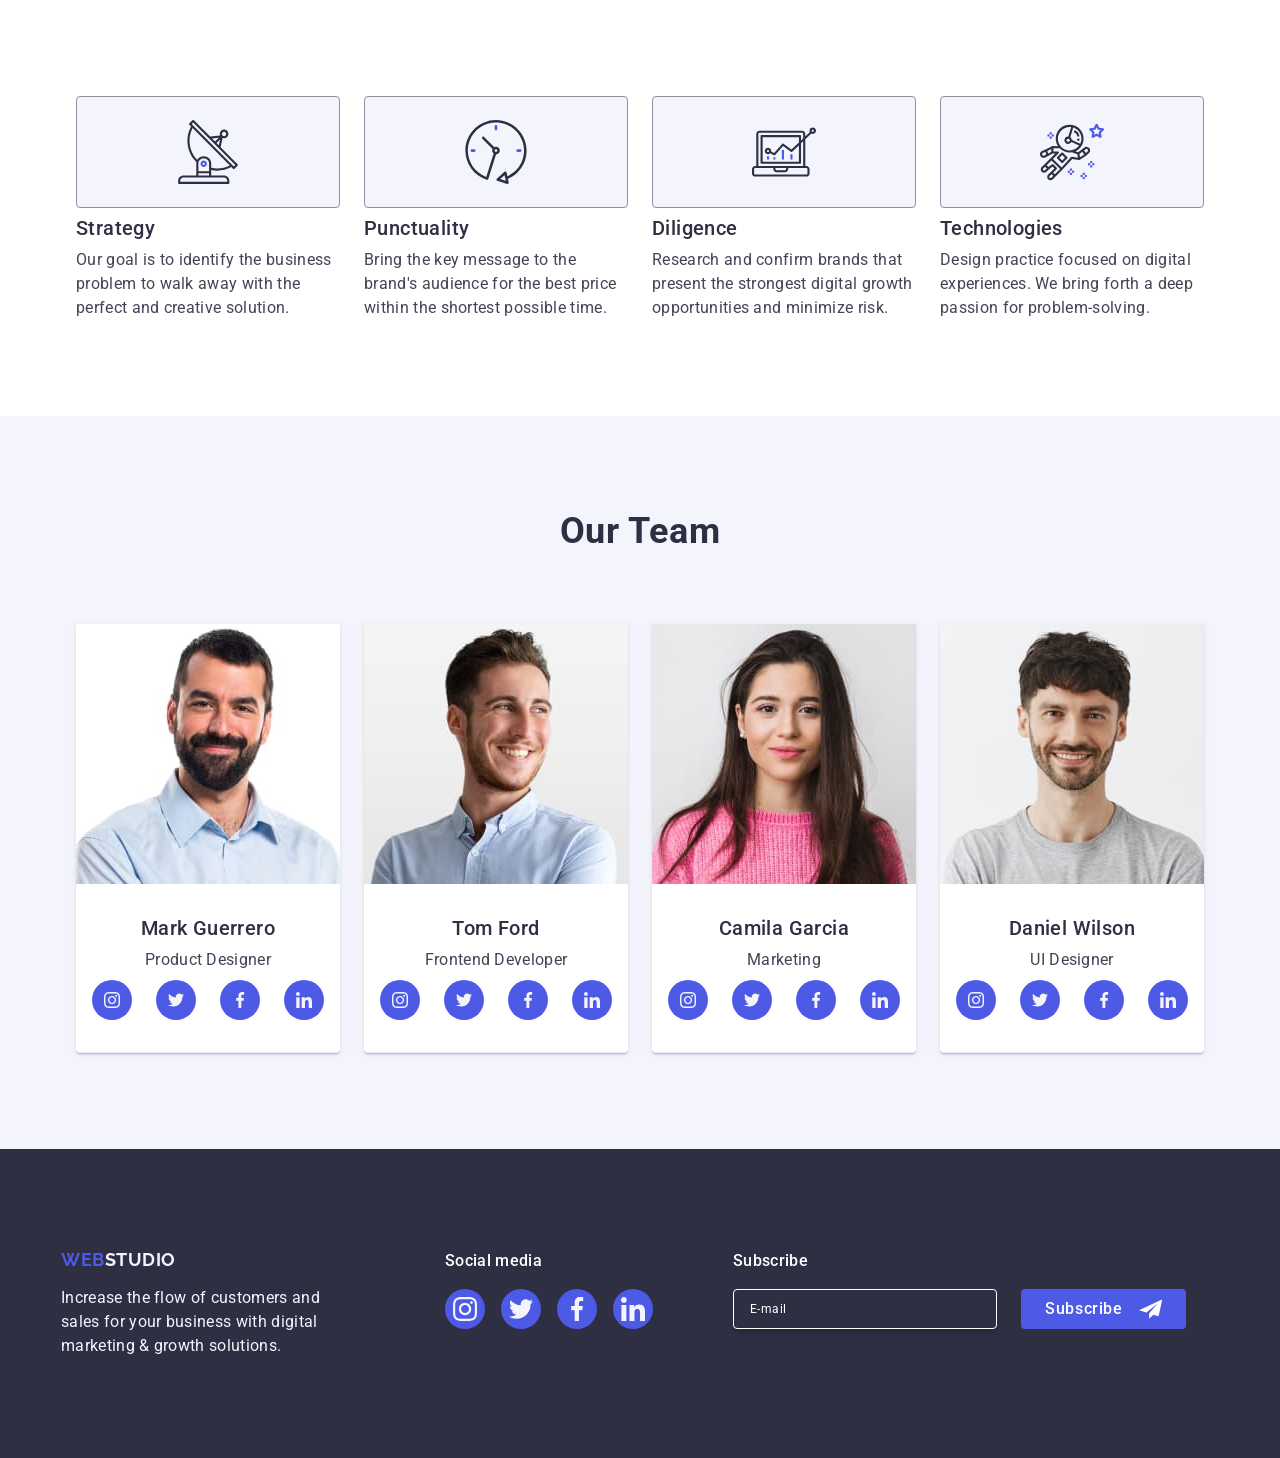
==== commit 4b8467a7: "gmh-06" ====
--- a/index.html
+++ b/index.html
@@ -1,461 +1,589 @@
 <!DOCTYPE html>
-<html lang="ru">
-
-<head>
-  <meta charset="UTF-8" />
-  <meta http-equiv="X-UA-Compatible" content="IE=edge" />
-  <meta name="viewport" content="width=device-width, initial-scale=1.0" />
-  <title>WebStudio</title>
-  <link href="https://fonts.googleapis.com/css2?family=Raleway:wght@700&family=Roboto:wght@400;500;700;900&display=swap"
-    rel="stylesheet" />
-  <link rel="stylesheet" href="https://cdnjs.cloudflare.com/ajax/libs/modern-normalize/1.1.0/modern-normalize.min.css"
-    integrity="sha512-wpPYUAdjBVSE4KJnH1VR1HeZfpl1ub8YT/NKx4PuQ5NmX2tKuGu6U/JRp5y+Y8XG2tV+wKQpNHVUX03MfMFn9Q=="
-    crossorigin="anonymous" referrerpolicy="no-referrer" />
-  <link rel="stylesheet" type="text/css" href="./css/styles.css" />
-</head>
-
-<body>
-  <!-- Шапка -->
-  <header class="page-header">
-    <div class="container">
-      <!-- Блок навигации -->
-      <div class="header-flex">
+<html lang="en">
+  <head>
+    <meta charset="UTF-8" />
+    <meta name="viewport" content="width=device-width, initial-scale=1.0" />
+    <title>Document</title>
+    <link rel="preconnect" href="https://fonts.googleapis.com" />
+    <link rel="preconnect" href="https://fonts.gstatic.com" crossorigin />
+    <link
+      href="https://fonts.googleapis.com/css2?family=Raleway:wght@700&family=Roboto:wght@400;500;700&display=swap"
+      rel="stylesheet"
+    />
+    <link
+      rel="stylesheet"
+      href="https://cdnjs.cloudflare.com/ajax/libs/modern-normalize/2.0.0/modern-normalize.min.css"
+      integrity="sha512-4xo8blKMVCiXpTaLzQSLSw3KFOVPWhm/TRtuPVc4WG6kUgjH6J03IBuG7JZPkcWMxJ5huwaBpOpnwYElP/m6wg=="
+      crossorigin="anonymous"
+      referrerpolicy="no-referrer"
+    />
+    <link rel="stylesheet" href="./css/styles.css" />
+  </head>
+  <body>
+    <!-- header -->
+
+    <!-- <header class="header">
+      <div class="container flex-property">
         <nav class="nav">
-          <a class="logo" href="./index.html">Web<span class="studio">Studio</span></a>
-          <ul class="site-nav">
-            <li class="item">
-              <a class="link current" href="./index.html">Студия</a>
-            </li>
-            <li class="item">
-              <a class="link" href="./portfolio.html">Портфолио</a>
-            </li>
-            <li class="item"><a class="link" href="#">Контакты</a></li>
+          <a href="./index.html" class="nav-link-logo logo-link-header"
+            >Web<span class="logo-header">Studio</span></a
+          >
+          <ul class="nav-list">
+            <li class="nav-list-item">
+              <a href="./index.html" class="nav-list-link carrent">Studio</a>
+            </li>
+            <li class="nav-list-item">
+              <a href="#" class="nav-list-link">Portfolio</a>
+            </li>
+            <li class="nav-list-item">
+              <a href="#" class="nav-list-link">Contacts</a>
+            </li>
           </ul>
         </nav>
-        <!-- Блок контактов -->
-        <div class="contacts">
-          <a class="link" href="mailto:info@devstudio.com">
-            <svg class="icon" width="16" height="12">
-              <use href="./images/icons.svg#icon-envelope"></use>
-            </svg>
-            info@devstudio.com</a>
-          <a class="link" href="tel:+380961111111">
-            <svg class="icon" width="10" height="16">
-              <use href="./images/icons.svg#icon-smartphone"></use>
-            </svg>
-            +38 096 111 11 11</a>
-        </div>
-      </div>
-    </div>
-  </header>
-  <!-- Основной контент -->
-  <main>
-    <!--Секция заголовка-->
-    <section class="hero">
-      <h1 class="title">Эффективные решения для вашего бизнеса</h1>
-      <button class="btn" type="button" data-modal-open>Заказать услугу</button>
-    </section>
-    <!-- Секция преимуществ -->
-    <section class="section">
-      <div class="container">
-        <h2 class="section-title visually-hidden">
-          Преимущества работы с нами
-        </h2>
-        <ul class="features-list">
-          <li class="item">
-            <div class="thumb">
-              <svg class="icon" width="70" height="70">
-                <use href="./images/icons.svg#icon-antenna"></use>
-              </svg>
-            </div>
-            <h3 class="title">Внимание к деталям</h3>
-            <p class="text">
-              Идейные соображения, а также начало повседневной работы по
-              формированию позиции.
-            </p>
-          </li>
-          <li class="item">
-            <div class="thumb">
-              <svg class="icon" width="70" height="70">
-                <use href="./images/icons.svg#icon-clock"></use>
-              </svg>
-            </div>
-            <h3 class="title">Пунктуальность</h3>
-            <p class="text">
-              Задача организации, в особенности же рамки и место обучения
-              кадров влечет за собой.
-            </p>
-          </li>
-          <li class="item">
-            <div class="thumb">
-              <svg class="icon" width="70" height="70">
-                <use href="./images/icons.svg#icon-diagram"></use>
-              </svg>
-            </div>
-            <h3 class="title">Планирование</h3>
-            <p class="text">
-              Равным образом консультация с широким активом в значительной
-              степени обуславливает.
-            </p>
-          </li>
-          <li class="item">
-            <div class="thumb">
-              <svg class="icon" width="70" height="70">
-                <use href="./images/icons.svg#icon-astronaut"></use>
-              </svg>
-            </div>
-            <h3 class="title">Современные технологии</h3>
-            <p class="text">
-              Значимость этих проблем настолько очевидна, что реализация
-              плановых заданий.
-            </p>
-          </li>
-        </ul>
-      </div>
-    </section>
-    <!-- Секция наши работы -->
-    <section class="section work">
-      <div class="container">
-        <h2 class="section-title">Чем мы занимаемся</h2>
-        <!-- Блок работ -->
-        <ul class="work">
-          <li class="item">
-            <img src="./images/img1.jpg" alt="Изображение не подгрузилось" width="370" />
-            <div class="text-img">
-              <h3 class="title">Десктопные приложения</h3>
-            </div>
-          </li>
-          <li class="item">
-            <img src="./images/img2.jpg" alt="Изображение не подгрузилось" width="370" />
-            <div class="text-img">
-              <h3 class="title">Мобильные приложения</h3>
-            </div>
-          </li>
-          <li class="item">
-            <img src="./images/img3.jpg" alt="Изображение не подгрузилось" width="370" />
-            <div class="text-img">
-              <h3 class="title">Дизайнерские решения</h3>
-            </div>
-          </li>
-        </ul>
-      </div>
-    </section>
-    <!-- секция команда -->
-    <section class="section team">
-      <div class="container">
-        <h2 class="section-title">Наша команда</h2>
-        <ul class="team-list">
-          <li class="item">
-            <img src="./images/photo1.jpg" alt="Изображение не подгрузилось" width="268" />
-            <div class="content-team">
-              <h3 class="title">Игорь Демьяненко</h3>
-              <p class="text">Product Designer</p>
-              <ul class="social-list">
-                <li class="item">
-                  <a href="#" class="link">
-                    <svg class="icon" width="20" height="20">
-                      <use href="./images/icons.svg#icon-instagram"></use>
-                    </svg>
-                  </a>
-                </li>
-                <li class="item">
-                  <a href="#" class="link">
-                    <svg class="icon" width="20" height="20">
-                      <use href="./images/icons.svg#icon-facebook"></use>
-                    </svg>
-                  </a>
-                </li>
-                <li class="item">
-                  <a href="#" class="link">
-                    <svg class="icon" width="20" height="20">
-                      <use href="./images/icons.svg#icon-twitter"></use>
-                    </svg>
-                  </a>
-                </li>
-                <li class="item">
-                  <a href="#" class="link">
-                    <svg class="icon" width="20" height="20">
-                      <use href="./images/icons.svg#icon-linkedin"></use>
-                    </svg>
-                  </a>
-                </li>
-              </ul>
-            </div>
-          </li>
-          <li class="item">
-            <img src="./images/photo2.jpg" alt="Изображение не подгрузилось" width="268" />
-            <div class="content-team">
-              <h3 class="title">Ольга Репина</h3>
-              <p class="text">Frontend Developer</p>
-              <ul class="social-list">
-                <li class="item">
-                  <a href="#" class="link">
-                    <svg class="icon" width="20" height="20">
-                      <use href="./images/icons.svg#icon-instagram"></use>
-                    </svg>
-                  </a>
-                </li>
-                <li class="item">
-                  <a href="#" class="link">
-                    <svg class="icon" width="20" height="20">
-                      <use href="./images/icons.svg#icon-facebook"></use>
-                    </svg>
-                  </a>
-                </li>
-                <li class="item">
-                  <a href="#" class="link">
-                    <svg class="icon" width="20" height="20">
-                      <use href="./images/icons.svg#icon-twitter"></use>
-                    </svg>
-                  </a>
-                </li>
-                <li class="item">
-                  <a href="#" class="link">
-                    <svg class="icon" width="20" height="20">
-                      <use href="./images/icons.svg#icon-linkedin"></use>
-                    </svg>
-                  </a>
-                </li>
-              </ul>
-            </div>
-          </li>
-          <li class="item">
-            <img src="./images/photo3.jpg" alt="Изображение не подгрузилось" width="268" />
-            <div class="content-team">
-              <h3 class="title">Николай Тарасов</h3>
-              <p class="text">Marketing</p>
-              <ul class="social-list">
-                <li class="item">
-                  <a href="#" class="link">
-                    <svg class="icon" width="20" height="20">
-                      <use href="./images/icons.svg#icon-instagram"></use>
-                    </svg>
-                  </a>
-                </li>
-                <li class="item">
-                  <a href="#" class="link">
-                    <svg class="icon" width="20" height="20">
-                      <use href="./images/icons.svg#icon-facebook"></use>
-                    </svg>
-                  </a>
-                </li>
-                <li class="item">
-                  <a href="#" class="link">
-                    <svg class="icon" width="20" height="20">
-                      <use href="./images/icons.svg#icon-twitter"></use>
-                    </svg>
-                  </a>
-                </li>
-                <li class="item">
-                  <a href="#" class="link">
-                    <svg class="icon" width="20" height="20">
-                      <use href="./images/icons.svg#icon-linkedin"></use>
-                    </svg>
-                  </a>
-                </li>
-              </ul>
-            </div>
-          </li>
-          <li class="item">
-            <img src="./images/photo4.jpg" alt="Изображение не подгрузилось" width="268" />
-            <div class="content-team">
-              <h3 class="title">Михаил Ермаков</h3>
-              <p class="text">UI Designer</p>
-              <ul class="social-list">
-                <li class="item">
-                  <a href="#" class="link">
-                    <svg class="icon" width="20" height="20">
-                      <use href="./images/icons.svg#icon-instagram"></use>
-                    </svg>
-                  </a>
-                </li>
-                <li class="item">
-                  <a href="#" class="link">
-                    <svg class="icon" width="20" height="20">
-                      <use href="./images/icons.svg#icon-facebook"></use>
-                    </svg>
-                  </a>
-                </li>
-                <li class="item">
-                  <a href="#" class="link">
-                    <svg class="icon" width="20" height="20">
-                      <use href="./images/icons.svg#icon-twitter"></use>
-                    </svg>
-                  </a>
-                </li>
-                <li class="item">
-                  <a href="#" class="link">
-                    <svg class="icon" width="20" height="20">
-                      <use href="./images/icons.svg#icon-linkedin"></use>
-                    </svg>
-                  </a>
-                </li>
-              </ul>
-            </div>
-          </li>
-        </ul>
-      </div>
-    </section>
-    <!-- Секция постоянные клиенты -->
-    <section class="section">
-      <div class="container">
-        <h2 class="section-title">Постоянные клиенты</h2>
-        <ul class="clients-list">
-          <li class="item">
-            <a href="#" class="link">
-              <svg class="icon" width="41" height="47">
-                <use href="./images/icons.svg#icon-client"></use>
-              </svg>
-            </a>
-          </li>
-          <li class="item">
-            <a href="#" class="link">
-              <svg class="icon" width="40" height="52">
-                <use href="./images/icons.svg#icon-client-2"></use>
-              </svg>
-            </a>
-          </li>
-          <li class="item">
-            <a href="#" class="link">
-              <svg class="icon" width="43" height="41">
-                <use href="./images/icons.svg#icon-client-3"></use>
-              </svg>
-            </a>
-          </li>
-          <li class="item">
-            <a href="#" class="link">
-              <svg class="icon" width="84" height="40">
-                <use href="./images/icons.svg#icon-client-4"></use>
-              </svg>
-            </a>
-          </li>
-          <li class="item">
-            <a href="#" class="link">
-              <svg class="icon" width="62" height="45">
-                <use href="./images/icons.svg#icon-client-5"></use>
-              </svg>
-            </a>
-          </li>
-          <li class="item">
-            <a href="#" class="link">
-              <svg class="icon" width="94" height="44">
-                <use href="./images/icons.svg#icon-client-6"></use>
-              </svg>
-            </a>
-          </li>
-        </ul>
-      </div>
-    </section>
-  </main>
-  <!-- подвал -->
-  <footer class="footer">
-    <div class="container flex">
-      <div class="studio-address">
-        <a class="logo-footer" href="./index.html">Web<span class="studio-footer">Studio</span></a>
-        <address>
-          <ul class="address">
-            <li class="sity">г. Киев, пр-т Леси Украинки, 26</li>
-            <li class="sity-link">
-              <a class="link" href="mailto:info@example.com">info@example.com</a>
-            </li>
-            <li class="sity-link">
-              <a class="link" href="tel:+380991111111">+38 099 111 11 11</a>
+        <address class="address">
+          <ul class="address-list">
+            <li class="address-list-item">
+              <a href="mailto:info@devstudio.com" class="address-list-link"
+                >info@devstudio.com</a
+              >
+            </li>
+            <li class="address-list-item">
+              <a href="tel:+110001111111" class="address-list-link"
+                >+11 (000) 111-11-11</a
+              >
             </li>
           </ul>
         </address>
       </div>
-      <div class="social">
-        <p class="social-text">Присоединяйтесь</p>
-        <ul class="social-list">
-          <li class="item">
-            <a href="#" class="link">
-              <svg class="icon" width="20" height="20">
-                <use href="./images/icons.svg#icon-instagram"></use>
+    </header> -->
+
+    <!-- main -->
+
+    <main class="main">
+      <!-- section hero -->
+
+      <!-- <section class="section hero">
+        <div class="container">
+          <h1 class="hero-title">Effective Solutions for Your Business</h1>
+          <button class="button hero-button" type="button">
+            Order Service
+          </button>
+        </div>
+      </section> -->
+
+      <!-- section service -->
+
+      <section class="section service">
+        <div class="container">
+          <h2 class="section-title visually-hidden">Order Service</h2>
+          <ul class="service-list">
+            <li class="service-list-item">
+              <div class="service-list-thumb">
+                <svg class="service-list-icon" width="64" height="64">
+                  <use href="./images/icons.svg#icon-antenna"></use>
+                </svg>
+              </div>
+              <h3 class="service-list-title">Strategy</h3>
+              <p class="service-list-text">
+                Our goal is to identify the business problem to walk away with
+                the perfect and creative solution.
+              </p>
+            </li>
+            <li class="service-list-item">
+              <div class="service-list-thumb">
+                <svg class="service-list-icon" width="64" height="64">
+                  <use href="./images/icons.svg#icon-clock"></use>
+                </svg>
+              </div>
+              <h3 class="service-list-title">Punctuality</h3>
+              <p class="service-list-text">
+                Bring the key message to the brand's audience for the best price
+                within the shortest possible time.
+              </p>
+            </li>
+            <li class="service-list-item">
+              <div class="service-list-thumb">
+                <svg class="service-list-icon" width="64" height="64">
+                  <use href="./images/icons.svg#icon-diagram"></use>
+                </svg>
+              </div>
+              <h3 class="service-list-title">Diligence</h3>
+              <p class="service-list-text">
+                Research and confirm brands that present the strongest digital
+                growth opportunities and minimize risk.
+              </p>
+            </li>
+            <li class="service-list-item">
+              <div class="service-list-thumb">
+                <svg class="service-list-icon" width="64" height="64">
+                  <use href="./images/icons.svg#icon-astronaut"></use>
+                </svg>
+              </div>
+              <h3 class="service-list-title">Technologies</h3>
+              <p class="service-list-text">
+                Design practice focused on digital experiences. We bring forth a
+                deep passion for problem-solving.
+              </p>
+            </li>
+          </ul>
+        </div>
+      </section>
+
+      <!-- section team -->
+
+      <section class="section team">
+        <div class="container team-container">
+          <h2 class="section-title">Our Team</h2>
+          <ul class="team-list">
+            <li class="team-list-item">
+              <img
+                class="team-list-img"
+                src="./images/mark_guerrero.jpg"
+                alt="Mark Guerrero Product Designer"
+                width="264"
+              />
+              <div class="team-wrapper-content">
+                <h3 class="team-list-title">Mark Guerrero</h3>
+                <p class="team-list-text">Product Designer</p>
+                <ul class="social-list">
+                  <li class="social-list-item">
+                    <a href="#" class="social-list-link">
+                      <svg class="social-list-icon" width="16" height="16">
+                        <use href="./images/icons.svg#icon-instagram"></use>
+                      </svg>
+                    </a>
+                  </li>
+                  <li class="social-list-item">
+                    <a href="#" class="social-list-link">
+                      <svg class="social-list-icon" width="16" height="16">
+                        <use href="./images/icons.svg#icon-twitter"></use>
+                      </svg>
+                    </a>
+                  </li>
+                  <li class="social-list-item">
+                    <a href="#" class="social-list-link">
+                      <svg class="social-list-icon" width="16" height="16">
+                        <use href="./images/icons.svg#icon-facebook"></use>
+                      </svg>
+                    </a>
+                  </li>
+                  <li class="social-list-item">
+                    <a href="#" class="social-list-link">
+                      <svg class="social-list-icon" width="16" height="16">
+                        <use href="./images/icons.svg#icon-linkedin"></use>
+                      </svg>
+                    </a>
+                  </li>
+                </ul>
+              </div>
+            </li>
+            <li class="team-list-item">
+              <img
+                class="team-list-img"
+                src="./images/tom_ford.jpg"
+                alt="Tom Ford Frontend Developer"
+                width="264"
+              />
+              <div class="team-wrapper-content">
+                <h3 class="team-list-title">Tom Ford</h3>
+                <p class="team-list-text">Frontend Developer</p>
+                <ul class="social-list">
+                  <li class="social-list-item">
+                    <a href="#" class="social-list-link">
+                      <svg class="social-list-icon" width="16" height="16">
+                        <use href="./images/icons.svg#icon-instagram"></use>
+                      </svg>
+                    </a>
+                  </li>
+                  <li class="social-list-item">
+                    <a href="#" class="social-list-link">
+                      <svg class="social-list-icon" width="16" height="16">
+                        <use href="./images/icons.svg#icon-twitter"></use>
+                      </svg>
+                    </a>
+                  </li>
+                  <li class="social-list-item">
+                    <a href="#" class="social-list-link">
+                      <svg class="social-list-icon" width="16" height="16">
+                        <use href="./images/icons.svg#icon-facebook"></use>
+                      </svg>
+                    </a>
+                  </li>
+                  <li class="social-list-item">
+                    <a href="#" class="social-list-link">
+                      <svg class="social-list-icon" width="16" height="16">
+                        <use href="./images/icons.svg#icon-linkedin"></use>
+                      </svg>
+                    </a>
+                  </li>
+                </ul>
+              </div>
+            </li>
+            <li class="team-list-item">
+              <img
+                class="team-list-img"
+                src="./images/camila_garcia.jpg"
+                alt="Camila Garcia Marketing"
+                width="264"
+              />
+              <div class="team-wrapper-content">
+                <h3 class="team-list-title">Camila Garcia</h3>
+                <p class="team-list-text">Marketing</p>
+                <ul class="social-list">
+                  <li class="social-list-item">
+                    <a href="#" class="social-list-link">
+                      <svg class="social-list-icon" width="16" height="16">
+                        <use href="./images/icons.svg#icon-instagram"></use>
+                      </svg>
+                    </a>
+                  </li>
+                  <li class="social-list-item">
+                    <a href="#" class="social-list-link">
+                      <svg class="social-list-icon" width="16" height="16">
+                        <use href="./images/icons.svg#icon-twitter"></use>
+                      </svg>
+                    </a>
+                  </li>
+                  <li class="social-list-item">
+                    <a href="#" class="social-list-link">
+                      <svg class="social-list-icon" width="16" height="16">
+                        <use href="./images/icons.svg#icon-facebook"></use>
+                      </svg>
+                    </a>
+                  </li>
+                  <li class="social-list-item">
+                    <a href="#" class="social-list-link">
+                      <svg class="social-list-icon" width="16" height="16">
+                        <use href="./images/icons.svg#icon-linkedin"></use>
+                      </svg>
+                    </a>
+                  </li>
+                </ul>
+              </div>
+            </li>
+            <li class="team-list-item">
+              <img
+                class="team-list-img"
+                src="./images/daniel_wilson.jpg"
+                alt="Daniel Wilson UI Designer"
+                width="264"
+              />
+              <div class="team-wrapper-content">
+                <h3 class="team-list-title">Daniel Wilson</h3>
+                <p class="team-list-text">UI Designer</p>
+                <ul class="social-list">
+                  <li class="social-list-item">
+                    <a href="#" class="social-list-link">
+                      <svg class="social-list-icon" width="16" height="16">
+                        <use href="./images/icons.svg#icon-instagram"></use>
+                      </svg>
+                    </a>
+                  </li>
+                  <li class="social-list-item">
+                    <a href="#" class="social-list-link">
+                      <svg class="social-list-icon" width="16" height="16">
+                        <use href="./images/icons.svg#icon-twitter"></use>
+                      </svg>
+                    </a>
+                  </li>
+                  <li class="social-list-item">
+                    <a href="#" class="social-list-link">
+                      <svg class="social-list-icon" width="16" height="16">
+                        <use href="./images/icons.svg#icon-facebook"></use>
+                      </svg>
+                    </a>
+                  </li>
+                  <li class="social-list-item">
+                    <a href="#" class="social-list-link">
+                      <svg class="social-list-icon" width="16" height="16">
+                        <use href="./images/icons.svg#icon-linkedin"></use>
+                      </svg>
+                    </a>
+                  </li>
+                </ul>
+              </div>
+            </li>
+          </ul>
+        </div>
+      </section>
+
+      <!-- section portfolio -->
+
+      <!-- <section class="section porfolio">
+        <div class="container">
+          <h2 class="section-title">Our Portfolio</h2>
+          <ul class="portfolio-list">
+            <li class="portfolio-list-item">
+              <div class="portfolio-list-owerley">
+                <img
+                  class="portfolio-list-img"
+                  src="./images/banking_app.jpg"
+                  alt="banking"
+                  width="360"
+                />
+                <p class="portfolio-text-owerley">
+                  14 Stylish and User-Friendly App Design Concepts · Task
+                  Manager App · Calorie Tracker App · Exotic Fruit Ecommerce App
+                  · Cloud Storage App
+                </p>
+              </div>
+              <div class="portfolio-wrapper-content">
+                <h3 class="portfolio-list-title">Banking App</h3>
+                <p class="portfolio-list-text">App</p>
+              </div>
+            </li>
+            <li class="portfolio-list-item">
+              <div class="portfolio-list-owerley">
+                <img
+                  class="portfolio-list-img"
+                  src="./images/cashless_payment.jpg"
+                  alt="cashless_payment"
+                  width="360"
+                />
+                <p class="portfolio-text-owerley">
+                  14 Stylish and User-Friendly App Design Concepts · Task
+                  Manager App · Calorie Tracker App · Exotic Fruit Ecommerce App
+                  · Cloud Storage App
+                </p>
+              </div>
+              <div class="portfolio-wrapper-content">
+                <h3 class="portfolio-list-title">Cashless Payment</h3>
+                <p class="portfolio-list-text">Marketing</p>
+              </div>
+            </li>
+            <li class="portfolio-list-item">
+              <div class="portfolio-list-owerley">
+                <img
+                  class="portfolio-list-img"
+                  src="./images/meditation_app.jpg"
+                  alt="meditation"
+                  width="360"
+                />
+                <p class="portfolio-text-owerley">
+                  14 Stylish and User-Friendly App Design Concepts · Task
+                  Manager App · Calorie Tracker App · Exotic Fruit Ecommerce App
+                  · Cloud Storage App
+                </p>
+              </div>
+              <div class="portfolio-wrapper-content">
+                <h3 class="portfolio-list-title">Meditation App</h3>
+                <p class="portfolio-list-text">App</p>
+              </div>
+            </li>
+            <li class="portfolio-list-item">
+              <div class="portfolio-list-owerley">
+                <img
+                  class="portfolio-list-img"
+                  src="./images/taxi_service.jpg"
+                  alt="taxi_service"
+                  width="360"
+                />
+                <p class="portfolio-text-owerley">
+                  14 Stylish and User-Friendly App Design Concepts · Task
+                  Manager App · Calorie Tracker App · Exotic Fruit Ecommerce App
+                  · Cloud Storage App
+                </p>
+              </div>
+              <div class="portfolio-wrapper-content">
+                <h3 class="portfolio-list-title">Taxi Service</h3>
+                <p class="portfolio-list-text">Marketing</p>
+              </div>
+            </li>
+            <li class="portfolio-list-item">
+              <div class="portfolio-list-owerley">
+                <img
+                  class="portfolio-list-img"
+                  src="./images/screen_illustrations.jpg"
+                  alt="screen_illustrations"
+                  width="360"
+                />
+                <p class="portfolio-text-owerley">
+                  14 Stylish and User-Friendly App Design Concepts · Task
+                  Manager App · Calorie Tracker App · Exotic Fruit Ecommerce App
+                  · Cloud Storage App
+                </p>
+              </div>
+              <div class="portfolio-wrapper-content">
+                <h3 class="portfolio-list-title">Screen Illustrations</h3>
+                <p class="portfolio-list-text">Design</p>
+              </div>
+            </li>
+            <li class="portfolio-list-item">
+              <div class="portfolio-list-owerley">
+                <img
+                  class="portfolio-list-img"
+                  src="./images/online_courses.jpg"
+                  alt="online_courses"
+                  width="360"
+                />
+                <p class="portfolio-text-owerley">
+                  14 Stylish and User-Friendly App Design Concepts · Task
+                  Manager App · Calorie Tracker App · Exotic Fruit Ecommerce App
+                  · Cloud Storage App
+                </p>
+              </div>
+              <div class="portfolio-wrapper-content">
+                <h3 class="portfolio-list-title">Online Courses</h3>
+                <p class="portfolio-list-text">Marketing</p>
+              </div>
+            </li>
+          </ul>
+        </div>
+      </section> -->
+    </main>
+
+    <!-- footer -->
+
+    <footer class="footer">
+      <div class="container">
+        <div class="footer-wrapper-description">
+          <a href="./index.html" class="nav-link-logo logo-footer-link"
+            >Web<span class="logo-footer">Studio</span></a
+          >
+          <p class="footer-text">
+            Increase the flow of customers and sales for your business with
+            digital marketing & growth solutions.
+          </p>
+        </div>
+        <div class="footer-wrapper-social">
+          <p class="footer-social-text">Social media</p>
+          <ul class="social-list">
+            <li class="social-list-item">
+              <a href="#" class="social-list-link footer-social-link">
+                <svg class="social-list-icon" width="24" height="24">
+                  <use href="./images/icons.svg#icon-instagram"></use>
+                </svg>
+              </a>
+            </li>
+            <li class="social-list-item">
+              <a href="#" class="social-list-link footer-social-link">
+                <svg class="social-list-icon" width="24" height="24">
+                  <use href="./images/icons.svg#icon-twitter"></use>
+                </svg>
+              </a>
+            </li>
+            <li class="social-list-item">
+              <a href="#" class="social-list-link footer-social-link">
+                <svg class="social-list-icon" width="24" height="24">
+                  <use href="./images/icons.svg#icon-facebook"></use>
+                </svg>
+              </a>
+            </li>
+            <li class="social-list-item">
+              <a href="#" class="social-list-link footer-social-link">
+                <svg class="social-list-icon" width="24" height="24">
+                  <use href="./images/icons.svg#icon-linkedin"></use>
+                </svg>
+              </a>
+            </li>
+          </ul>
+        </div>
+        <div class="footer-wrapper-form">
+          <p class="footer-form-title">Subscribe</p>
+          <form class="footer-subscribe">
+            <label class="footer-form-label" for="footer-user-email">
+              <input
+                class="footer-input"
+                type="email"
+                id="footer-user-email"
+                name="footer-user-email"
+                placeholder="E-mail"
+              />
+            </label>
+            <button class="footer-form-button" type="submit">
+              Subscribe
+              <svg class="footer-form-button-icon" width="24" height="24">
+                <use href="./images/icons.svg#icon-fly"></use>
               </svg>
-            </a>
-          </li>
-          <li class="item">
-            <a href="#" class="link">
-              <svg class="icon" width="20" height="20">
-                <use href="./images/icons.svg#icon-facebook"></use>
+            </button>
+          </form>
+        </div>
+      </div>
+    </footer>
+
+    <!-- modal -->
+
+    <div class="backdrop">
+      <div class="modal">
+        <button class="modal-close-button" type="button">
+          <svg class="modal-close-icon" width="8" height="8">
+            <use href="./images/icons.svg#icon-close-modal"></use>
+          </svg>
+        </button>
+        <p class="modal-title">Leave your contacts and we will call you back</p>
+        <form class="modal-form">
+          <div class="modal-wrapper-content">
+            <label class="modal-label" for="user-name">Name</label>
+            <div class="modal-wrapper-input">
+              <input
+                class="modal-input"
+                type="text"
+                id="user-name"
+                name="user-name"
+              />
+              <svg class="modal-input-icon" width="18" height="24">
+                <use href="./images/icons.svg#icon-person-modal"></use>
               </svg>
-            </a>
-          </li>
-          <li class="item">
-            <a href="#" class="link">
-              <svg class="icon" width="20" height="20">
-                <use href="./images/icons.svg#icon-twitter"></use>
+            </div>
+          </div>
+          <div class="modal-wrapper-content">
+            <label class="modal-label" for="user-phone">Phone</label>
+            <div class="modal-wrapper-input">
+              <input
+                class="modal-input"
+                type="tel"
+                id="user-phone"
+                name="user-phone"
+              />
+              <svg class="modal-input-icon" width="18" height="24">
+                <use href="./images/icons.svg#icon-phone-modal"></use>
               </svg>
-            </a>
-          </li>
-          <li class="item">
-            <a href="#" class="link">
-              <svg class="icon" width="20" height="20">
-                <use href="./images/icons.svg#icon-linkedin"></use>
+            </div>
+          </div>
+          <div class="modal-wrapper-content">
+            <label class="modal-label" for="user-mail">Email</label>
+            <div class="modal-wrapper-input">
+              <input
+                class="modal-input"
+                type="email"
+                id="user-mail"
+                name="user-mail"
+              />
+              <svg class="modal-input-icon" width="18" height="24">
+                <use href="./images/icons.svg#icon-email-modal"></use>
               </svg>
-            </a>
-          </li>
-        </ul>
-      </div>
-      <div class="subscription">
-        <p class="social-text">Подпишитесь на рассылку</p>
-        <input type="email" class="subscription-input" name="user_email_subscription" placeholder="E-mail">
-        <button type="submit" class="btn">Подписаться</button>
+            </div>
+          </div>
+          <div class="modal-wrapper-coment">
+            <label class="modal-label" for="user-comment">Comment</label>
+            <textarea
+              class="modal-comment"
+              id="user-comment"
+              name="user-comment"
+              placeholder="Text input"
+            ></textarea>
+          </div>
+          <div class="modal-wrapper-checkbox">
+            <input
+              class="modal-checkbox visually-hidden"
+              type="checkbox"
+              id="user-privacy"
+              name="user-privacy"
+              value="true"
+            />
+            <label class="modal-label-checkbox" for="user-privacy">
+              <span class="modal-custom-checkbox">
+                <svg class="modal-checkbox-icon" width="10" height="8">
+                  <use href="./images/icons.svg#icon-check"></use>
+                </svg>
+              </span>
+              I accept the terms and conditions of the
+              <a class="modal-checkbox-link" href="#">Privacy Policy</a>
+            </label>
+          </div>
+          <button class="modal-button" type="submit">Send</button>
+        </form>
       </div>
     </div>
-  </footer>
-  <div class="backdrop is-hidden" data-modal>
-    <div class="modal">
-      <button class="modal-close-btn" type="button" data-modal-close>
-        <svg class="icon-modal" width="18" height="18">
-          <use href="./images/icons.svg#icon-close"></use>
-        </svg>
-      </button>
-      <p class="modal-form-explanation">Оставьте свои данные, мы вам перезвоним</p>
-      <form class="contact-form">
-        <label class="contact-form-field">
-          <span class="contact-form-input-label">Имя</span>
-          <span class="contact-form-input-wrapper">
-            <input name="user_name" type="text" class="contact-form-input">
-            <svg class="contact-form-icon" width="18" height="18">
-              <use href="./images/icons.svg#icon-person"></use>
-            </svg>
-          </span>
-        </label>
-        <label class="contact-form-field">
-          <span class="contact-form-input-label">Телефон</span>
-          <span class="contact-form-input-wrapper">
-            <input name="user_phone" type="tel" class="contact-form-input">
-            <svg class="contact-form-icon" width="18" height="18">
-              <use href="./images/icons.svg#icon-phone"></use>
-            </svg>
-          </span>
-        </label>
-        <label class="contact-form-field">
-          <span class="contact-form-input-label">Почта</span>
-          <span class="contact-form-input-wrapper">
-            <input name="user_email" type="email" class="contact-form-input">
-            <svg class="contact-form-icon" width="18" height="18">
-              <use href="./images/icons.svg#icon-email"></use>
-            </svg>
-          </span>
-        </label>
-        <label class="contact-form-field">
-          <span class="contact-form-input-label">Комментарий</span>
-          <textarea class="contact-form-messag" name="user_messag" placeholder="Введите текст"></textarea>
-        </label>
-        <div class="contact-form-checkbox-wraper">
-          <input id="policy_checkbox" name="accept_policy" value="accept" class="contact-form-checbox visually-hidden"
-            type="checkbox">
-          <label class="contact-form-checkbox-label" for="policy_checkbox">Соглашаюсь с рассылкой и принимаю&nbsp;<a
-              href="" class="link">Условия
-              договора</a></label>
-        </div>
-        <button class="btn" type="submit">Отправить</button>
-      </form>
-    </div>
-  </div>
-  <script src="./js/modal.js"></script>
-</body>
-
-</html>+  </body>
+</html>
--- a/css/styles.css
+++ b/css/styles.css
@@ -1,59 +1,236 @@
-:root {
-    --primary-text-color: #757575;
-    --title-text-color: #212121;
-    --acent-color: #2196F3;
-    --primary-white-color: #ffffff;
-    --primay-grey-color: #2F303A;
-    --address-link-color: rgba(255, 255, 255, 0.6);
-    --examples-button-color: #F5F4FA;
-    --border-color: #eeeeee;
-    --border-modal-color: rgba(33, 33, 33, 0.2);
-    --primary-icon-color: #AFB1B8;
-    --footer-fon-social-link: rgba(255, 255, 255, 0.1);
-    --primary-animation-function: cubic-bezier(0.4, 0, 0.2, 1);
-    --placeholder-color: rgba(117, 117, 117, 0.5);
-}
-
-/* Цвет фона #ffffff */
-/* Цвет фона героя и футера #2F303A */
-/* Цвет фона "Наша команда" #F5F4FA */
-/* Цвет основного текста #757575 */
-/* Цвет вторичного текста #212121 */
-/* Белый #ffffff */
-/* Акцент #2196F3 */
-/* в футере #FFFFFF 60 % */
-
-/* Стили Веб-сайта */
-/* Style Web-site */
-
-/* Основные стили страницы */
-/* Basic Page Styles */
-body {
-    background-color: var(--primary-white-color);
-    color: var(--primary-text-color);
-    font-family: 'Roboto', sans-serif;
-    font-size: 14px;
+body{
+    font-family: "Roboto", sans-serif;
+    background-color: #ffffff;
+    color: #434455;
+}
+
+p, h1, h2, h3, h4, h5, h6{
+    margin-top: 0;
+    margin-bottom: 0;
+}
+
+a{
+    text-decoration: none;
+}
+
+ul{
+    list-style: none;
+    margin-top: 0;
+    margin-bottom: 0;
+    padding-left: 0;
+}
+
+img{
+    display: block;
+    max-width: 100%;
+    height: auto;
+}
+
+
+
+/* header */
+
+.header{
+    border-bottom: 1px solid  #E7E9FC;
+    box-shadow: 0px 2px 1px rgba(46, 47, 66, 0.08),
+        0px 1px 1px rgba(46, 47, 66, 0.16),
+        0px 1px 6px rgba(46, 47, 66, 0.08);
+}
+
+.container {
+    /* max-width: 1158px; */
+    max-width: 320px;
+    margin: 0 auto;
+    /* padding-left: 15px;
+    padding-right: 15px; */
+    padding-left: 16px;
+    padding-right: 16px;
+}
+
+.flex-property{
+    display: flex;
+    justify-content: space-between;
+    align-items: center;
+}
+
+.nav{
+    display: flex;
+    align-items: center;
+}
+
+.nav-link-logo{
+    color:  #4D5AE5;
+    font-family: "Raleway", sans-serif;
+    font-size: 18px;
+    font-weight: 700;
+    line-height: 1.17;
     letter-spacing: 0.03em;
-}
-
-/* Сброс свойств */
-/* Reset properties */
-ul {
-    list-style: none;
-}
-
-a {
-    text-decoration: none;
-}
-
-img {
+    text-transform: uppercase;
+}
+
+.logo-link-header {
+    margin-right: 76px;
+}
+
+.logo-header{
+    color:  #2E2F42;
+    font-family: "Raleway", sans-serif;
+    font-size: 18px;
+    font-weight: 700;
+    line-height: 1.17;
+    letter-spacing: 0.03em;
+    text-transform: uppercase;
+}
+
+.nav-list{
+    display: flex;
+    gap:40px;
+    
+}
+
+.nav-list-item{
+    
+    padding-top: 24px;
+    padding-bottom: 24px;
+
+}
+
+.nav-list-link{
+    position: relative;
+    padding-top: 24px;
+    padding-bottom: 24px;
+    color: #2E2F42;
+    font-size: 16px;
+    font-weight: 500;
+    line-height: 1.5;
+    letter-spacing: 0.02em;
+    transition-property: color;
+    transition-duration: 250ms;
+    transition-timing-function: cubic-bezier(0.4, 0, 0.2, 1);
+}
+
+.nav-list-link:hover,
+.nav-list-link:focus {
+    color: #404BBF;
+}
+
+.nav-list-link:active {
+    color: #404BBF;
+}
+
+.nav-list-link.carrent {
+    color: #404BBF;
+}
+
+.nav-list-link.carrent::after {
+    content: "";
+    position: absolute;
+    left: 0;
+    bottom: -1px;
+    width: 100%;
+    height: 4px;
+    border-radius: 2px;
+    background: #404bbf;
+}
+
+.address {
+    font-style: normal;
+}
+
+.address-list {
+    display: flex;
+    gap: 40px
+}
+
+.address-list-link{
+    padding-top: 24px;
+    padding-bottom: 23px;
+    color: #434455;
+    font-size: 16px;
+    font-weight: 400;
+    line-height: 1.5;
+    letter-spacing: 0.02em;
+    transition-property: color;
+    transition-duration: 250ms;
+    transition-timing-function: cubic-bezier(0.4, 0, 0.2, 1);
+}
+
+.address-list-link:hover,
+.address-list-link:focus{
+    color: #404BBF;
+}
+
+/* main */
+
+/* section hero */
+
+.section{
+    /* padding-top: 120px;
+    padding-bottom: 120px; */
+    padding-top: 96px;
+    padding-bottom: 96px;
+}
+
+.hero{
+    background-color:  #2E2F42;
+    background-image: linear-gradient(rgba(46, 47, 66, 0.7),rgba(46, 47, 66, 0.7)), url(../images/hero-bgi.jpg);
+    background-repeat: no-repeat;
+    background-size: cover;
+    background-position: center center;
+    padding-top: 188px;
+    padding-bottom: 188px;
+    max-width: 1440px;
+    margin: 0 auto;
+}
+
+.hero-title{
+    max-width: 496px;
+    margin-left: auto; 
+    margin-right: auto;
+    margin-bottom: 48px;
+    color: #ffffff;
+    text-align: center;
+    font-size: 56px;
+    font-weight: 700;
+    line-height: 1.07;
+    letter-spacing: 0.02em;
+}
+
+.button{
+    
     display: block;
-}
-
-
-/* container */
-/* Служит для обертывания секций 
-(задается основная ширина, отступы, центрирование */
+    margin: 0 auto;
+    padding: 16px 32px;
+    min-width: 169px;
+    cursor: pointer;
+    background-color: #4D5AE5;
+    color: #ffffff;
+    font-size: 16px;
+    font-weight: 500;
+    line-height: 1.5;
+    letter-spacing: 0.04em;
+    border: 0;
+    border-radius: 4px;
+    transition-property: background-color;
+    transition-duration: 250ms;
+    transition-timing-function: cubic-bezier(0.4, 0, 0.2, 1);
+}
+
+.button:hover,
+.button:focus{
+    background-color: #404BBF;
+}
+
+.section-title{
+    margin-bottom: 72px;
+    color: #2E2F42;
+    text-align: center;
+    font-size: 36px;
+    font-weight: 700;
+    line-height: 1.11;
+    letter-spacing: 0.02em;
+    text-transform: capitalize;
+}
 
 .visually-hidden {
     position: absolute;
@@ -68,946 +245,745 @@
     overflow: hidden;
 }
 
-.container {
-    width: 1200px;
+/* section service */
+
+.service-list{
+    display: flex;
+    flex-wrap: wrap;
+    flex-direction: column;
+    /* gap: 24px; */
+    gap: 72px;
+}
+
+.service-list-item{
+    /* width: calc((100% - 72px) / 4); */
+}
+
+.service-list-thumb {
+    /* display: flex;
+    justify-content: center;
+    align-items: center;
+    margin-bottom: 8px;
+    width: 100%;
+    height: 112px;
+    background-color: #f4f4fd;
+    border: 1px solid #8e8f99;
+    border-radius: 4px; */
+    display: none;
+}
+
+.service-list-title{
+    /* margin-bottom: 8px;
+    font-size: 20px;
+    font-weight: 500;
+    line-height: 1.2; */
+    font-weight: 700;
+    font-size: 36px;
+    line-height: 1.11;
+    letter-spacing: 0.02em;
+    text-align: center;
+    color: #2E2F42;
+    margin-bottom: 8px;
+
+}
+
+.service-list-text{
+    color: #434455;
+    font-size: 16px;
+    /* font-weight: 400; */
+    font-weight: 500;
+    line-height: 1.5;
+    letter-spacing: 0.02em;
+}
+
+/* section team */
+
+.team{
+    background-color: #F4F4FD;
+}
+
+.team-container {
+    padding-right: 28px;
+    padding-left: 28px;
+}
+
+.team-list{
+    display: flex;
+    flex-wrap: wrap;
+    flex-direction: column;
+    /* gap:24px */
+    gap: 72px;
+}
+
+.team-list-item{
+    /* width: calc((100% - 72px) / 4); */
+    background-color: #ffffff;
+    border-bottom: 1px solid #E7E9FC;
+    border-radius: 0px 0px 4px 4px;
+    box-shadow: 0 2px 1px 0 rgba(46, 47, 66, 0.08), 0 1px 1px 0 rgba(46, 47, 66, 0.16), 0 1px 6px 0 rgba(46, 47, 66, 0.08);
+}
+
+.team-wrapper-content{
+    padding: 32px 0;
+}
+
+.team-list-title{
+    margin-bottom: 8px;
+    color:  #2E2F42;
+    text-align: center;
+    font-size: 20px;
+    font-weight: 500;
+    line-height: 1.2;
+    letter-spacing: 0.02em;
+}
+
+.team-list-text{
+    margin-bottom: 8px;
+    color: #434455;
+    text-align: center;
+    font-size: 16px;
+    font-weight: 400;
+    line-height: 1.5;
+    letter-spacing: 0.02em;
+}
+
+.social-list {
+   display: flex;
+   justify-content: center;
+   gap: 24px;
+}
+
+.social-list-link {
+    display: flex;
+    justify-content: center;
+    align-items: center;
+    width: 40px;
+    height: 40px;
+    border-radius: 50% 50%;
+    background-color: #4d5ae5;
+    transition-property: background-color;
+    transition-duration: 250ms;
+    transition-timing-function: cubic-bezier(0.4, 0, 0.2, 1);
+}
+
+.social-list-link:hover,
+.social-list-link:focus{
+    background-color: #404bbf;
+}
+
+.social-list-icon {
+fill: #f4f4fd;
+}
+
+
+/* section porfolio */
+
+.portfolio-list{
+    display: flex;
+    flex-wrap: wrap;
+    row-gap:48px;
+    column-gap: 24px;
+}
+
+.portfolio-list-item{
+    width: calc((100% - 48px) / 3);
+    transition-property: box-shadow;
+    transition-duration: 250ms;
+    transition-timing-function: cubic-bezier(0.4, 0, 0.2, 1);
+    
+}
+.portfolio-list-item:hover{
+    box-shadow: 0 2px 1px 0 rgba(46, 47, 66, 0.08), 0 1px 1px 0 rgba(46, 47, 66, 0.16), 0 1px 6px 0 rgba(46, 47, 66, 0.08);
+}
+
+.portfolio-list-item:hover .portfolio-text-owerley{
+    transform: translateY(0);
+}
+
+.portfolio-list-owerley{
+    position: relative;
+    overflow: hidden;
+}
+
+.portfolio-text-owerley{
+    position: absolute;
+    top: 0;
+    width: 100%;
+    height: 100%;
+    padding: 40px 32px;
+    font-weight: 400;
+    font-size: 16px;
+    line-height: 1.5;
+    letter-spacing: 0.02em;
+    color: #f4f4fd;
+    background-color: #4d5ae5;
+    transform:translateY(100%);
+    transition-property: transform;
+    transition-duration: 250ms;
+    transition-timing-function: cubic-bezier(0.4, 0, 0.2, 1);
+}
+.portfolio-wrapper-content{
+    padding: 32px 16px;
+    border: 1px solid #e7e9fc;
+    border-top: none;
+}
+
+.portfolio-list-title{
+    margin-bottom: 8px;
+    color: #2E2F42;
+    font-size: 20px;
+    font-weight: 500;
+    line-height: 1.2;
+    letter-spacing: 0.02em;
+}
+
+.portfolio-list-text{
+    color:  #434455;
+    font-size: 16px;
+    font-weight: 400;
+    line-height: 1.5;
+    letter-spacing: 0.02em;
+}
+
+
+/* footer */
+.footer{
+    
+    padding-top: 100px;
+    padding-bottom: 100px;
+    background-color: #2E2F42;
+}
+
+.footer>.container{
+    display: flex;
+    flex-wrap: wrap;
+    /* align-items: baseline; */
+}
+
+.footer-wrapper-description{
+    margin-bottom: 72px;
+    /* margin-right: 120px;
+    max-width: 264px; */
+}
+
+.logo-footer{
+    color: #F4F4FD;
+    font-family: "Raleway", sans-serif;
+    font-size: 18px;
+    font-weight: 700;
+    line-height: 1.17;
+    letter-spacing: 0.03em;
+    text-transform: uppercase;
+}
+
+.footer-text{
+
+    
+    color: #F4F4FD;
+    font-size: 16px;
+    font-weight: 400;
+    line-height: 1.5;
+    letter-spacing: 0.02em;
+}
+
+.logo-footer-link{
+    display: block;
+    text-align: center;
+    /* display: inline-block; */
+    margin-bottom: 16px;
+    /* margin-left: auto;
+    margin-right: auto; */
+}
+
+.footer-wrapper-social {
+    width: 100%;
+    /* margin-right: 80px; */
+    margin-bottom: 72px;
+}
+
+.footer-social-text {
+    margin-bottom: 16px;
+    font-weight: 500;
+    font-size: 16px;
+    line-height: 1.5;
+    letter-spacing: 0.02em;
+    text-align: center;
+    color: #fff;
+}
+
+.footer-wrapper-social>.social-list {
+    gap: 16px;
+}
+
+.footer-social-link:hover,
+.footer-social-link:focus {
+    background-color: #31d0aa;
+}
+
+.footer-form-title {
+    margin-bottom: 16px;
+    font-weight: 500;
+    font-size: 16px;
+    line-height: 1.5;
+    letter-spacing: 0.02em;
+    text-align: center;
+    color: #fff;
+}
+
+.footer-wrapper-form {
+    width: 100%;
+}
+
+.footer-subscribe {
+    display: flex;
+    flex-wrap: wrap;
+    flex-direction: column;
+    /* gap: 24px; */
+    gap: 16px;
+}
+
+.footer-input {
+    /* display: inline-block; */
+    display: block;
+    padding-left: 16px;
+    border: 1px solid #fff;
+    border-radius: 4px;
+    /* width: 264px; */
+    width: 100%;
+    height: 40px;
+    box-shadow: 0 4px 4px 0 rgba(0, 0, 0, 0.15);
+    font-weight: 400;
+    font-size: 12px;
+    line-height: 2;
+    letter-spacing: 0.04em;
+    background-color: transparent;
+    color: #fff;
+}
+
+.footer-input::placeholder{
+    font-weight: 400;
+    font-size: 12px;
+    line-height: 2;
+    letter-spacing: 0.04em;
+    color: #fff;
+}
+
+.footer-form-button {
+    display: flex;
+    justify-content: center;
+    align-items: center;
     margin-left: auto;
     margin-right: auto;
-    padding-left: 15px;
-    padding-right: 15px;
-}
-
-
-/* Шапка сайта */
-/* Header */
-.page-header {
-    border-bottom: 1px solid var(--border-color);
-}
-
-.header-flex {
-    display: flex;
-}
-
-.nav {
-    display: flex;
-}
-
-/* Логотип */
-/* logo */
-.logo {
-    display: block;
-    align-items: center;
-    padding-top: 24px;
-    padding-bottom: 25px;
-    margin-right: 93px;
-    color: var(--acent-color);
-    font-family: 'Raleway', sans-serif;
-    font-weight: 700;
-    font-size: 26px;
-    line-height: 1.19;
-    letter-spacing: 0.03em;
-}
-
-.logo .studio {
-    color: var(--title-text-color);
-}
-
-
-
-/* Навигация сайта */
-/* site-nav */
-.site-nav {
-    display: flex;
-    align-items: center;
-    margin-top: 0;
-    margin-bottom: 0;
-    padding-left: 0;
-
-}
-
-.site-nav .item {
-
-    margin-right: 50px;
-}
-
-.site-nav .item:last-child {
-    margin-right: 0;
-}
-
-.site-nav .link {
-    display: block;
-    padding-top: 32px;
-    padding-bottom: 32px;
-    color: var(--title-text-color);
-    font-weight: 500;
-    font-size: 14px;
-    line-height: 1.14;
-    letter-spacing: 0.02em;
-    transition-property: color;
+    border: none;
+    border-radius: 4px;
+    padding: 8px 24px;
+    width: 165px;
+    height: 40px;
+    font-weight: 500;
+    font-size: 16px;
+    line-height: 1.5;
+    letter-spacing: 0.04em;
+    text-align: center;
+    color: #fff;
+    background-color: #4d5ae5;
+    cursor: pointer;
+    transition-property: background-color;
     transition-duration: 250ms;
-    transition-timing-function: var(--primary-animation-function);
-    transition-delay: 0ms;
-
-}
-
-.site-nav .link:hover,
-.site-nav .link:focus {
-    color: var(--acent-color);
-}
-
-.site-nav .link.current {
-    color: var(--acent-color);
-    position: relative;
-}
-
-.site-nav .link.current::after {
+    transition-timing-function: cubic-bezier(0.4, 0, 0.2, 1);
+}
+
+.footer-form-button:hover,
+.footer-form-button:focus {
+    background-color: #404bbf;
+}
+
+.footer-form-button-icon {
+    margin-left: 16px;
+}
+
+/* modal */
+
+.backdrop{
+    position: fixed;
+    top: 0;
+    left: 0;
+    width: 100%;
+    height: 100%;
+    background-color: rgba(46, 47, 66, 0.4);
+    z-index: 999;
+    visibility: hidden;
+    opacity: 0;
+    pointer-events: none;
+    transition: opacity 250ms cubic-bezier(0.4, 0, 0.2, 1), visibility 250ms cubic-bezier(0.4, 0, 0.2, 1);
+}
+
+.backdrop.is-open {
+        visibility: visible;
+        opacity: 1;
+        pointer-events: auto;
+}
+
+.modal {
     position: absolute;
-    left: 0;
-    bottom: 0;
-    width: 100%;
-    height: 4px;
-    display: block;
-    content: "";
-    background-color: var(--acent-color);
-    border-radius: 2px;
-}
-
-/* .site-nav .link.current::after {
-    content: "";
-    display: block;
-    height: 4px;
-    background-color: var(--acent-color);
-    border-radius: 2px;
-} */
-
-
-
-/* Блок контактов */
-/* contacts */
-.contacts {
-    display: flex;
-    align-items: center;
-    margin-left: auto;
-
-}
-
-.contacts .link {
-    display: flex;
-    align-items: center;
-    padding-top: 32px;
-    padding-bottom: 32px;
-    margin-right: 50px;
-    color: var(--primary-text-color);
-    fill: var(--primary-text-color);
-    font-weight: 500;
-    font-size: 14px;
-    line-height: 1.14;
-    letter-spacing: 0.02em;
-    transition-property: color, fill;
-    transition-duration: 250ms;
-    transition-timing-function: var(--primary-animation-function);
-    transition-delay: 0ms;
-}
-
-.contacts .link:last-child {
-    margin-right: 0;
-}
-
-.contacts .link:hover,
-.contacts .link:focus {
-    color: var(--acent-color);
-    fill: var(--acent-color);
-}
-
-.contacts .icon {
-    margin-right: 10px;
-}
-
-/* Блок герой */
-/* hero */
-.hero {
-    padding: 200px 0;
-    background-color: var(--primay-grey-color);
-    background-image: linear-gradient(rgba(47, 48, 58, 0.4), rgba(47, 48, 58, 0.4)), url(../images/backgroundHero.jpg);
-    background-repeat: no-repeat;
-    background-position: 50% 50%;
-    text-align: center;
-    max-width: 1600px;
-    margin: 0 auto;
-}
-
-.hero .title {
-    width: 696px;
-    color: var(--primary-white-color);
-    font-weight: 900;
-    font-size: 44px;
-    line-height: 1.36;
-    letter-spacing: 0.06em;
-    text-transform: uppercase;
-    margin-top: 0;
-    margin-bottom: 30px;
-    margin-left: auto;
-    margin-right: auto;
-
-}
-
-.hero .btn {
-    background-color: var(--acent-color);
-    color: var(--primary-white-color);
-    font-weight: 700;
-    font-size: 16px;
-    line-height: 1.87;
-    letter-spacing: 0.06em;
-    text-align: center;
-    cursor: pointer;
-    min-width: 200px;
-    padding: 10px 32px;
-    border: 0;
+    top: 50%;
+    left: 50%;
+    transform: translate(-50%, -50%);
+    padding: 72px 24px 24px 24px;
+    width: 408px;
+    min-height: 584px;
     border-radius: 4px;
-    box-shadow: 0px 4px 4px rgba(0, 0, 0, 0.15);
-}
-
-
-
-/* Секция */
-/* section */
-
-.section {
-    padding-top: 94px;
-    padding-bottom: 94px;
-}
-
-.section-title {
-    color: var(--title-text-color);
-    font-weight: 700;
-    font-size: 36px;
-    line-height: 1.17;
-    text-align: center;
-    letter-spacing: 0.03em;
-    margin-top: 0;
-    margin-bottom: 50px;
-}
-
-/* Секция преимуществ */
-/* features-section */
-
-/* Блок преимуществ */
-/* features block */
-.section-title.visually-hidden {
+    box-shadow: 0 1px 1px 0 rgba(0, 0, 0, 0.14), 0 1px 3px 0 rgba(0, 0, 0, 0.12), 0 2px 1px 0 rgba(0, 0, 0, 0.2);
+    background-color: #fcfcfc;
+    transition: transform 250ms cubic-bezier(0.4, 0, 0.2, 1);
+}
+
+.modal-close-button{
     position: absolute;
-    width: 1px;
-    height: 1px;
-    margin: -1px;
-    border: 0;
-    padding: 0;
-    white-space: nowrap;
-    clip-path: inset(100%);
-    clip: rect(0 0 0 0);
-    overflow: hidden;
-}
-
-.features-list {
-    display: flex;
-    justify-content: space-between;
-    margin-top: 0;
-    margin-bottom: 0;
-    padding-left: 0;
-}
-
-.features-list .title {
-    color: var(--title-text-color);
-    font-weight: 700;
-    font-size: 14px;
-    line-height: 1.14;
-    letter-spacing: 0.03em;
-    text-transform: uppercase;
-    margin-top: 0;
-    margin-bottom: 10px;
-}
-
-.features-list .text {
-    max-width: 270px;
-    line-height: 1.71;
-    margin-top: 0;
-    margin-bottom: 0;
-}
-
-.features-list .thumb {
-    background-color: var(--examples-button-color);
-    border-radius: 4px;
-    display: flex;
-    height: 120px;
-    align-items: center;
-    justify-content: center;
-    margin-bottom: 30px;
-}
-
-/* Блок работы */
-/* Work block */
-.work {
-    display: flex;
-    justify-content: space-between;
-    margin-top: 0;
-    margin-bottom: 0;
-    padding-left: 0;
-}
-
-.section.work {
-    padding-top: 0;
-}
-
-.work .item {
-    position: relative;
-}
-
-.work .title {
-    margin-top: 0;
-    margin-bottom: 0;
-    color: var(--primary-white-color);
-    font-size: 14px;
-    line-height: 1.14;
-    text-transform: uppercase;
-
-}
-
-.work .text-img {
-    position: absolute;
-    left: 0;
-    bottom: 0;
-    width: 100%;
-    height: 70px;
+    top:24px;
+    right: 24px;
     display: flex;
     justify-content: center;
     align-items: center;
-    background-color: rgba(47, 48, 58, 0.8);
-}
-
-/* Секция команды */
-/* team-section */
-
-.team {
-    background-color: var(--examples-button-color);
-}
-
-.team-list {
-    display: flex;
-    flex-wrap: wrap;
-    align-items: flex-start;
-    margin-left: -30px;
-    margin-top: 0;
-    margin-bottom: 0;
-    padding-left: 0;
-}
-
-.team-list>.item {
-    margin-left: 30px;
-    border: 1px solid var(--border-color);
-    border-top: 0;
-    border-radius: 0 0 4px 4px;
-    box-shadow: 0px 1px 3px rgba(0, 0, 0, 0.12),
-        0px 1px 1px rgba(0, 0, 0, 0.14),
-        0px 2px 1px rgba(0, 0, 0, 0.2);
-}
-
-.team-list>.item:not(:nth-last-child(-n+4)) {
-    margin-bottom: 30px;
-}
-
-.team-list .title {
-    color: var(--title-text-color);
-    font-weight: 500;
-    font-size: 16px;
-    line-height: 1.19;
-    text-align: center;
-    margin-top: 0;
-    margin-bottom: 10px;
-}
-
-.team-list .text {
-    font-size: 16px;
-    line-height: 1.19;
-    text-align: center;
-    margin-top: 0;
-    margin-bottom: 16px;
-}
-
-.team-list .content-team {
-    padding: 30px 32px;
-    background-color: var(--primary-white-color);
-}
-
-.social-list {
-    display: flex;
-    justify-content: space-between;
-    padding-left: 0;
-}
-
-.social-list .link {
-    display: flex;
-    justify-content: center;
-    align-items: center;
-    width: 44px;
-    height: 44px;
-    border-radius: 50%;
-    fill: var(--primary-icon-color);
-    transition-property: background-color, fill;
-    transition-duration: 250ms;
-    transition-timing-function: var(--primary-animation-function);
-    transition-delay: 0ms;
-}
-
-.social-list .link:hover,
-.social-list .link:focus {
-    background-color: var(--acent-color);
-    fill: var(--primary-white-color);
-}
-
-
-.clients-list {
-    display: flex;
-    flex-wrap: wrap;
-    justify-content: space-between;
-    margin-top: 0;
-    margin-bottom: 0;
-    padding-left: 0;
-}
-
-
-.clients-list .link {
-    display: flex;
-    justify-content: center;
-    align-items: center;
-    width: 170px;
-    height: 92px;
-    border: 1px solid var(--primary-icon-color);
-    border-radius: 4px;
-    fill: var(--primary-icon-color);
-    transition-property: border, fill;
-    transition-duration: 250ms;
-    transition-timing-function: var(--primary-animation-function);
-    transition-delay: 0ms;
-}
-
-.clients-list .link:hover,
-.clients-list .link:focus {
-    border: 1px solid var(--acent-color);
-    fill: var(--acent-color);
-}
-
-/* Подвал */
-/* footer */
-.footer {
-    background-color: var(--primay-grey-color);
-    line-height: 1.71;
-    letter-spacing: 0.03em;
-    padding-top: 60px;
-    padding-bottom: 60px;
-}
-
-.logo-footer {
-    display: block;
-    align-items: center;
-    margin-right: 93px;
-    color: var(--acent-color);
-    font-family: 'Raleway', sans-serif;
-    font-weight: 700;
-    font-size: 26px;
-    line-height: 1.19;
-    letter-spacing: 0.03em;
-}
-
-.logo-footer .studio-footer {
-    color: var(--primary-white-color);
-}
-
-.footer .logo-footer {
-    margin-bottom: 20px;
-    display: block;
-}
-
-.address {
-    margin-top: 0;
-    margin-bottom: 0;
-    padding-left: 0;
-}
-
-.address .link {
-    color: var(--address-link-color);
-    font-style: normal;
-    line-height: 1.71;
-}
-
-.address .sity {
-    color: var(--primary-white-color);
-    font-style: normal;
-    margin-bottom: 9px;
-}
-
-.address .sity-link {
-    margin-bottom: 9px;
-}
-
-.sity-link:last-child {
-    margin-bottom: 0;
-}
-
-.footer .social {
-    width: 206px;
-    margin-right: 93px;
-}
-
-.footer .social-text {
-    margin-top: 0;
-    margin-bottom: 20px;
-    color: var(--primary-white-color);
-    font-weight: 700;
-    line-height: 1.14;
-    text-transform: uppercase;
-}
-
-.footer .social-list {
-    margin-top: 0;
-    margin-bottom: 0;
-    padding-right: 0;
-}
-
-.container.flex {
-    display: flex;
-    align-items: baseline;
-}
-
-.footer .studio-address {
-    margin-right: 70px;
-}
-
-.footer .social-list .link {
-    background-color: var(--footer-fon-social-link);
-    fill: var(--primary-white-color);
-    transition-property: background-color;
-    transition-duration: 250ms;
-    transition-timing-function: var(--primary-animation-function);
-    transition-delay: 0ms;
-}
-
-.footer .social-list .link:hover,
-.footer .social-list .link:focus {
-    background-color: var(--acent-color);
-}
-
-.subscription .btn {
-    display: inline-block;
-    margin: 0 auto;
-    background-color: var(--acent-color);
-    color: var(--primary-white-color);
-    font-weight: 700;
-    font-size: 16px;
-    line-height: 1.87;
-    letter-spacing: 0.06em;
-    text-align: center;
-    cursor: pointer;
-    min-width: 200px;
-    height: 50px;
-    /* padding: 10px auto; */
-    border: 0;
-    border-radius: 4px;
-    box-shadow: 0px 4px 4px rgba(0, 0, 0, 0.15);
-}
-
-.subscription .btn::after {
-    content: "";
-    display: inline-block;
-    margin-left: 10px;
+    padding: 0;
     width: 24px;
     height: 24px;
-    background-image: url(../images/iconsend.svg);
-    vertical-align: middle;
-}
-
-.subscription-input {
-    padding-left: 16px;
-    width: 358px;
-    height: 50px;
-    color: var(--primary-white-color);
-    border: 1px solid rgba(255, 255, 255, 0.3);
-    border-radius: 4px;
-    background-color: transparent;
-}
-
-.subscription-input::placeholder {
-    color: rgba(255, 255, 255, 0.6);
-}
-
-.backdrop {
-    position: fixed;
-    left: 0;
-    top: 0;
-    width: 100vw;
-    height: 100vh;
-    background-color: rgba(0, 0, 0, 0.2);
-    transition-property: opacity, visibility;
-    transition-duration: 250ms;
-    transition-timing-function: var(--primary-animation-function);
-}
-
-.backdrop.is-hidden {
-    opacity: 0;
-    visibility: hidden;
-    pointer-events: none;
-}
-
-.backdrop.is-hidden .modal {
-    transform: translate(-50%, -50%) scale(0.5);
-}
-
-.modal {
-    position: absolute;
-    width: 528px;
-    height: 580px;
-    left: 50%;
-    top: 50%;
-    padding: 40px;
-    transform: translate(-50%, -50%) scale(1);
-    background-color: var(--primary-white-color);
-    transition-property: transform;
-    transition-duration: 250ms;
-    transition-timing-function: var(--primary-animation-function);
-}
-
-.modal-close-btn {
-    position: absolute;
-    top: 8px;
-    right: 8px;
-    width: 30px;
-    height: 30px;
-    padding: 0;
-    display: flex;
-    justify-content: center;
-    align-items: center;
+    cursor: pointer;
+    background-color: #e7e9fc;
+    border-radius: 50% 50%;
     border: 1px solid rgba(0, 0, 0, 0.1);
-    border-radius: 50%;
-    background-color: transparent;
-    cursor: pointer;
-    transition-property: fill;
-    transition-duration: 250ms;
-    transition-timing-function: var(--primary-animation-function);
-}
-
-.modal-close-btn:hover,
-.modal-close-btn:focus .icon-modal {
-    fill: var(--acent-color);
-}
-
-.modal-form-explanation {
-    margin-top: 0;
-    margin-bottom: 12px;
-    color: var(--title-text-color);
-    font-weight: 700;
-    font-size: 20px;
-    line-height: 1.15;
-    text-align: center;
-}
-
-.contact-form-input-wrapper {
+    transition: background-color 250ms cubic-bezier(0.4, 0, 0.2, 1), border 250ms cubic-bezier(0.4, 0, 0.2, 1);
+}
+
+.modal-close-icon {
+    transition: fill 250ms cubic-bezier(0.4, 0, 0.2, 1);
+}
+
+.modal-close-button:hover,
+.modal-close-button:focus{
+    background-color: #404bbf;
+    border: none;
+    fill: #ffffff;
+}
+
+.modal-title{
+    margin-bottom: 16px;
+    font-weight: 500;
+    font-size: 16px;
+    line-height: 1.5;
+    letter-spacing: 0.02em;
+    text-align: center;
+    color: #2e2f42;
+}
+
+/* .modal-form {
+    display: flex;
+    flex-direction: column;
+} */
+
+.modal-wrapper-content {
+    margin-bottom: 8px;
+}
+
+.modal-wrapper-coment {
+    margin-bottom: 16px;
+}
+
+.modal-label {
+    display: block;
+    margin-bottom: 4px;
+    font-weight: 400;
+    font-size: 12px;
+    line-height: 1.17;
+    letter-spacing: 0.04em;
+    color: #8e8f99;
+}
+
+.modal-wrapper-input{
     position: relative;
+}
+
+.modal-input {
     display: block;
-    margin-top: 4px;
-
-}
-
-.contact-form-field {
-    display: block;
-    margin-bottom: 10px;
-}
-
-.contact-form-field.textarea {
-    margin-bottom: 20px;
-}
-
-.contact-form-input {
+    padding-left: 38px;
     width: 100%;
     height: 40px;
-    padding-left: 42px;
-    border: 1px solid var(--border-modal-color);
+    background-color: transparent;
+    border: 1px solid rgba(46, 47, 66, 0.4);
     border-radius: 4px;
-    transition-property: border-color;
-    transition-duration: 250ms;
-    transition-timing-function: var(--primary-animation-function);
-}
-
-.contact-form-input:focus {
-    outline: none;
-    border-color: var(--acent-color);
-
-}
-
-.contact-form-input:hover {
-    cursor: pointer;
-}
-
-.contact-form-input:focus+.contact-form-icon {
-    fill: var(--acent-color);
-}
-
-.contact-form-input-label {
-    font-size: 12px;
-    line-height: 1.17;
-    letter-spacing: 0.01em;
-    color: var(--primary-text-color);
-}
-
-.contact-form-messag {
-    width: 100%;
-    height: 120px;
-    padding: 12px 16px;
-    resize: none;
-    border: 1px solid var(--border-modal-color);
-    border-radius: 4px;
-    transition-property: border-color;
-    transition-duration: 250ms;
-    transition-timing-function: var(--primary-animation-function);
-}
-
-.contact-form-messag:focus {
-    outline: none;
-    border-color: var(--acent-color);
-
-}
-
-.contact-form-messag:hover {
-    cursor: pointer;
-}
-
-.contact-form-messag::placeholder {
-    color: var(--placeholder-color);
-}
-
-.contact-form-checkbox-wraper {
-    margin-bottom: 30px;
-}
-
-.contact-form-checkbox-label .link {
-    color: var(--acent-color);
-    text-decoration: underline;
-}
-
-.contact-form-checkbox-label {
-    display: flex;
-    align-items: center;
-    line-height: 1.71;
-    color: var(--primary-text-color);
-}
-
-.contact-form-checkbox-label::before {
-    content: "";
-    display: inline-block;
-    width: 16px;
-    height: 15px;
-    margin-right: 7px;
-    border: 1px solid var(--title-text-color);
-    border-radius: 2px;
-    cursor: pointer;
-    transition-property: border;
-    transition-duration: 250ms;
-    transition-timing-function: var(--primary-animation-function);
-}
-
-.contact-form-checbox:focus+.contact-form-checkbox-label::before {
-    border: 1px solid var(--acent-color);
-}
-
-.contact-form-checbox:checked+.contact-form-checkbox-label::before {
-    background-image: url(../images/iconcheck.svg);
-    background-color: var(--acent-color);
-    border: none;
-}
-
-.contact-form-icon {
+    outline: transparent;
+    transition: border-color 250ms cubic-bezier(0.4, 0, 0.2, 1);
+}
+
+.modal-input:focus{
+    border-color: #4d5ae5;
+    
+}
+
+.modal-input:focus + .modal-input-icon{
+    fill: #4d5ae5;
+}
+
+.modal-input-icon{
     position: absolute;
-    left: 12px;
-    right: 0;
     top: 50%;
+    left: 16px;
     transform: translateY(-50%);
     transition-property: fill;
     transition-duration: 250ms;
-    transition-timing-function: var(--primary-animation-function);
-}
-
-.contact-form .btn {
+    transition-timing-function: cubic-bezier(0.4, 0, 0.2, 1);
+}
+
+.modal-comment {
+    padding: 8px 16px;
+    width: 100%;
+    height: 120px;
+    font-weight: 400;
+    font-size: 12px;
+    line-height: 1.17;
+    letter-spacing: 0.04em;
+    color: rgba(46, 47, 66, 0.4);
+    background-color: transparent;
+    outline: transparent;
+    border: 1px solid rgba(46, 47, 66, 0.4);
+    border-radius: 4px;
+    outline: transparent;
+    resize: none;
+    transition: border-color 250ms cubic-bezier(0.4, 0, 0.2, 1);
+
+}
+
+.modal-comment:focus {
+    border-color: #4d5ae5;
+} 
+
+.modal-comment::placeholder {
+    font-weight: 400;
+    font-size: 12px;
+    line-height: 1.167;
+    letter-spacing: 0.04em;
+    color: rgba(46, 47, 66, 0.4);
+}
+
+.modal-wrapper-checkbox{
+    margin-bottom: 24px;
+}
+
+.modal-label-checkbox {
+    font-weight: 400;
+    font-size: 12px;
+    line-height: 1.17;
+    letter-spacing: 0.04em;
+    color: #8e8f99;
+}
+
+.modal-custom-checkbox {
+    display: inline-flex;
+    justify-content: center;
+    align-items: center;
+    margin-right: 8px;
+    width: 16px;
+    height: 16px;
+    border-radius: 2px;
+    border: 1px solid rgba(46, 47, 66, 0.4);
+    fill: transparent;
+    transition: background-color 250ms cubic-bezier(0.4, 0, 0.2, 1), border 250ms cubic-bezier(0.4, 0, 0.2, 1), fill 250ms cubic-bezier(0.4, 0, 0.2, 1);
+}
+
+.modal-checkbox:checked+.modal-label-checkbox>.modal-custom-checkbox {
+    fill: #f4f4fd;
+    background-color: #404BBF;
+    border: none;
+}
+
+.modal-checkbox-link {
+    font-weight: 400;
+    font-size: 12px;
+    line-height: 1.333;
+    text-decoration: underline;
+    text-decoration-skip-ink: none;
+    color: #4d5ae5;
+}
+
+.modal-button{
     display: block;
     margin: 0 auto;
-    background-color: var(--acent-color);
-    color: var(--primary-white-color);
-    font-weight: 700;
-    font-size: 16px;
-    line-height: 1.87;
-    letter-spacing: 0.06em;
-    cursor: pointer;
-    min-width: 200px;
-    padding: 10px 32px;
-    border: 0;
-    border-radius: 4px;
-    box-shadow: 0px 4px 4px rgba(0, 0, 0, 0.15);
-}
-
-/* Портфолио */
-/* portfolio */
-
-.portfolio-section-title {
-    margin-top: 0;
-    margin-bottom: 94px;
-    color: var(--title-text-color);
-    font-weight: 700;
-    font-size: 36px;
-    line-height: 1.17;
-    text-align: center;
-    letter-spacing: 0.03em;
-}
-
-.portfolio-section-title.visually-hidden {
-    position: absolute;
-    width: 1px;
-    height: 1px;
-    margin: -1px;
-    border: 0;
-    padding: 0;
-    white-space: nowrap;
-    clip-path: inset(100%);
-    clip: rect(0 0 0 0);
-    overflow: hidden;
-}
-
-
-/* Блок кнопок */
-/* Button block */
-.examples-buton {
-    display: flex;
-    justify-content: center;
-    margin-top: 0;
-    margin-bottom: 50px;
-    padding-left: 0;
-}
-
-.examples-buton .btn {
-    background-color: var(--examples-button-color);
-    cursor: pointer;
-    font-weight: 500;
-    font-size: 16px;
-    line-height: 1.63;
-    text-align: center;
-    letter-spacing: 0.03em;
-    padding: 6px 22px;
+    padding: 16px 32px;
+    min-width: 169px;
+    height: 56px;
+    font-weight: 500;
+    font-size: 16px;
+    line-height: 1.5;
+    letter-spacing: 0.04em;
+    text-align: center;
+    color: #fff;
     border: none;
     border-radius: 4px;
-    transition-property: background-color, color, box-shadow;
+    box-shadow: 0 4px 4px 0 rgba(0, 0, 0, 0.15);
+    background-color: #4d5ae5;
+    cursor: pointer;
+    transition-property: background-color;
     transition-duration: 250ms;
-    transition-timing-function: var(--primary-animation-function);
-    transition-delay: 0ms;
-}
-
-.examples-buton .item:not(:last-child) {
-    margin-right: 8px;
-}
-
-.examples-buton .btn:hover,
-.examples-buton .btn:focus {
-    box-shadow: 0px 3px 1px rgba(0, 0, 0, 0.1), 0px 1px 2px rgba(0, 0, 0, 0.08), 0px 2px 2px rgba(0, 0, 0, 0.12);
-    background-color: var(--acent-color);
-    color: var(--primary-white-color);
-    cursor: pointer;
-}
-
-/* Блок примеров работ */
-/* examples block */
-.examples {
-    display: flex;
-    flex-wrap: wrap;
-    margin-left: -30px;
-    margin-top: 0;
-    margin-bottom: 0;
-    padding-left: 0;
-}
-
-.examples .item {
-    margin-left: 30px;
-    border: 1px solid var(--border-color);
-    border-top: 0;
-
-}
-
-.examples .example-link {
-    position: relative;
-    display: block;
-    color: inherit;
-    font-size: inherit;
-    transition-property: box-shadow;
-    transition-duration: 250ms;
-    transition-timing-function: var(--primary-animation-function);
-    transition-delay: 0ms;
-}
-
-.examples .example-link:hover {
-    box-shadow: 0px 1px 1px rgba(0, 0, 0, 0.12),
-        0px 4px 4px rgba(0, 0, 0, 0.06),
-        1px 4px 6px rgba(0, 0, 0, 0.16);
-}
-
-.examples .item:not(:nth-last-child(-n+3)) {
-    margin-bottom: 30px;
-}
-
-/* Блок описания картинок */
-/* Image description block */
-.description {
-    padding: 20px 24px;
-}
-
-.examples .title {
-    margin-top: 0;
-    margin-bottom: 4px;
-    color: var(--title-text-color);
-    font-weight: 700;
-    font-size: 18px;
-    line-height: 2;
-    letter-spacing: 0.06em;
-}
-
-.examples .text {
-    margin-top: 0;
-    margin-bottom: 0;
-    font-size: 16px;
-    line-height: 1.88;
-}
-
-.example-thumb {
-    position: relative;
-    overflow: hidden;
-}
-
-
-.overlay {
-    position: absolute;
-    left: 0;
-    top: 0;
-    width: 100%;
-    height: 100%;
-    display: flex;
-    justify-content: center;
-    align-items: center;
-    transform: translateY(100%);
-    transition-property: transform;
-    transition-duration: 250ms;
-    transition-timing-function: var(--primary-animation-function);
-    transition-delay: 0ms;
-    background-color: rgba(33, 150, 243, 0.9);
-
-}
-
-.overlay .text {
-    width: 322px;
-    font-size: 18px;
-    line-height: 1.55;
-    color: var(--primary-white-color);
-}
-
-.example-link:hover .overlay {
-    transform: translateY(0);
-}+    transition-timing-function: cubic-bezier(0.4, 0, 0.2, 1);
+}
+
+.modal-button:hover,
+.modal-button:focus {
+    background-color: #404bbf;
+}
+
+@media (min-width: 768px) {
+    .container {
+        max-width: 768px;
+    }
+
+    .service-list {
+        flex-direction: row;
+        gap: 72px 24px;
+    }
+
+    .service-list-item {
+        width: calc((100% - 24px) / 2);
+    }
+
+    .service-list-title {
+        text-align: start;
+    }
+
+    .team-container {
+        padding-right: 108px;
+        padding-left: 108px;
+    }
+
+    .team-list {
+        flex-direction: row;
+        gap: 64px 24px;
+    }
+
+    .team-list-item {
+        width: calc((100% - 24px) / 2);
+    }
+
+    .footer>.container {
+        display: flex;
+        flex-wrap: wrap;
+        align-items: baseline;
+        padding-left: 108px;
+        padding-right: 108px;
+        gap: 72px 24px;
+    }
+
+    .footer-wrapper-description {
+        max-width: 264px;
+        margin-bottom: 0;
+    }
+
+    .logo-footer-link {
+        text-align: start;
+    }
+
+    .footer-wrapper-social {
+        width: 208px;
+        margin-bottom: 0;
+    }
+
+    .footer-social-text {
+        text-align: start;
+    }
+
+    .footer-subscribe {
+        flex-direction: row;
+        gap: 24px;
+    }
+
+    .footer-form-title {
+        text-align: start;
+    }
+
+    .footer-input {
+        display: inline-block;
+        width: 264px;
+    }
+
+    .footer-form-button {
+        margin-left: 0;
+        margin-right: 0;
+    }
+
+}
+
+@media (min-width: 1158px) {
+    .container {
+        max-width: 1158px;
+        margin: 0 auto;
+        padding-left: 15px;
+        padding-right: 15px;
+
+        }
+
+    .service-list {
+        gap: 24px;
+    }
+
+    .service-list-item {
+        width: calc((100% - 72px) / 4);
+    }
+
+    .service-list-thumb {
+        display: flex;
+        justify-content: center;
+        align-items: center;
+        margin-bottom: 8px;
+        width: 100%;
+        height: 112px;
+        background-color: #f4f4fd;
+        border: 1px solid #8e8f99;
+        border-radius: 4px;
+        /* display: none; */
+    }
+
+    .service-list-title {
+        font-size: 20px;
+        font-weight: 500;
+        line-height: 1.2;
+        letter-spacing: 0.02em;
+    }
+
+    .service-list-text {
+        font-weight: 400;
+    }
+
+    .team-container {
+        padding-right: 15px;
+        padding-left: 15px;
+    }
+
+    .team-list {
+        flex-direction: row;
+        gap: 24px;
+    }
+
+    .team-list-item {
+        width: calc((100% - 72px) / 4);
+    }
+
+    .footer>.container {
+        display: flex;
+        flex-wrap: nowrap;
+        align-items: baseline;
+        gap: 0;
+        padding-left: 0;
+        padding-right: 0;
+    }
+
+    .footer-subscribe {
+        flex-wrap: nowrap;
+    }
+
+    .footer-wrapper-description {
+        margin-right: 120px;
+    }
+
+    .footer-wrapper-social {
+        margin-right: 80px;
+    }
+}
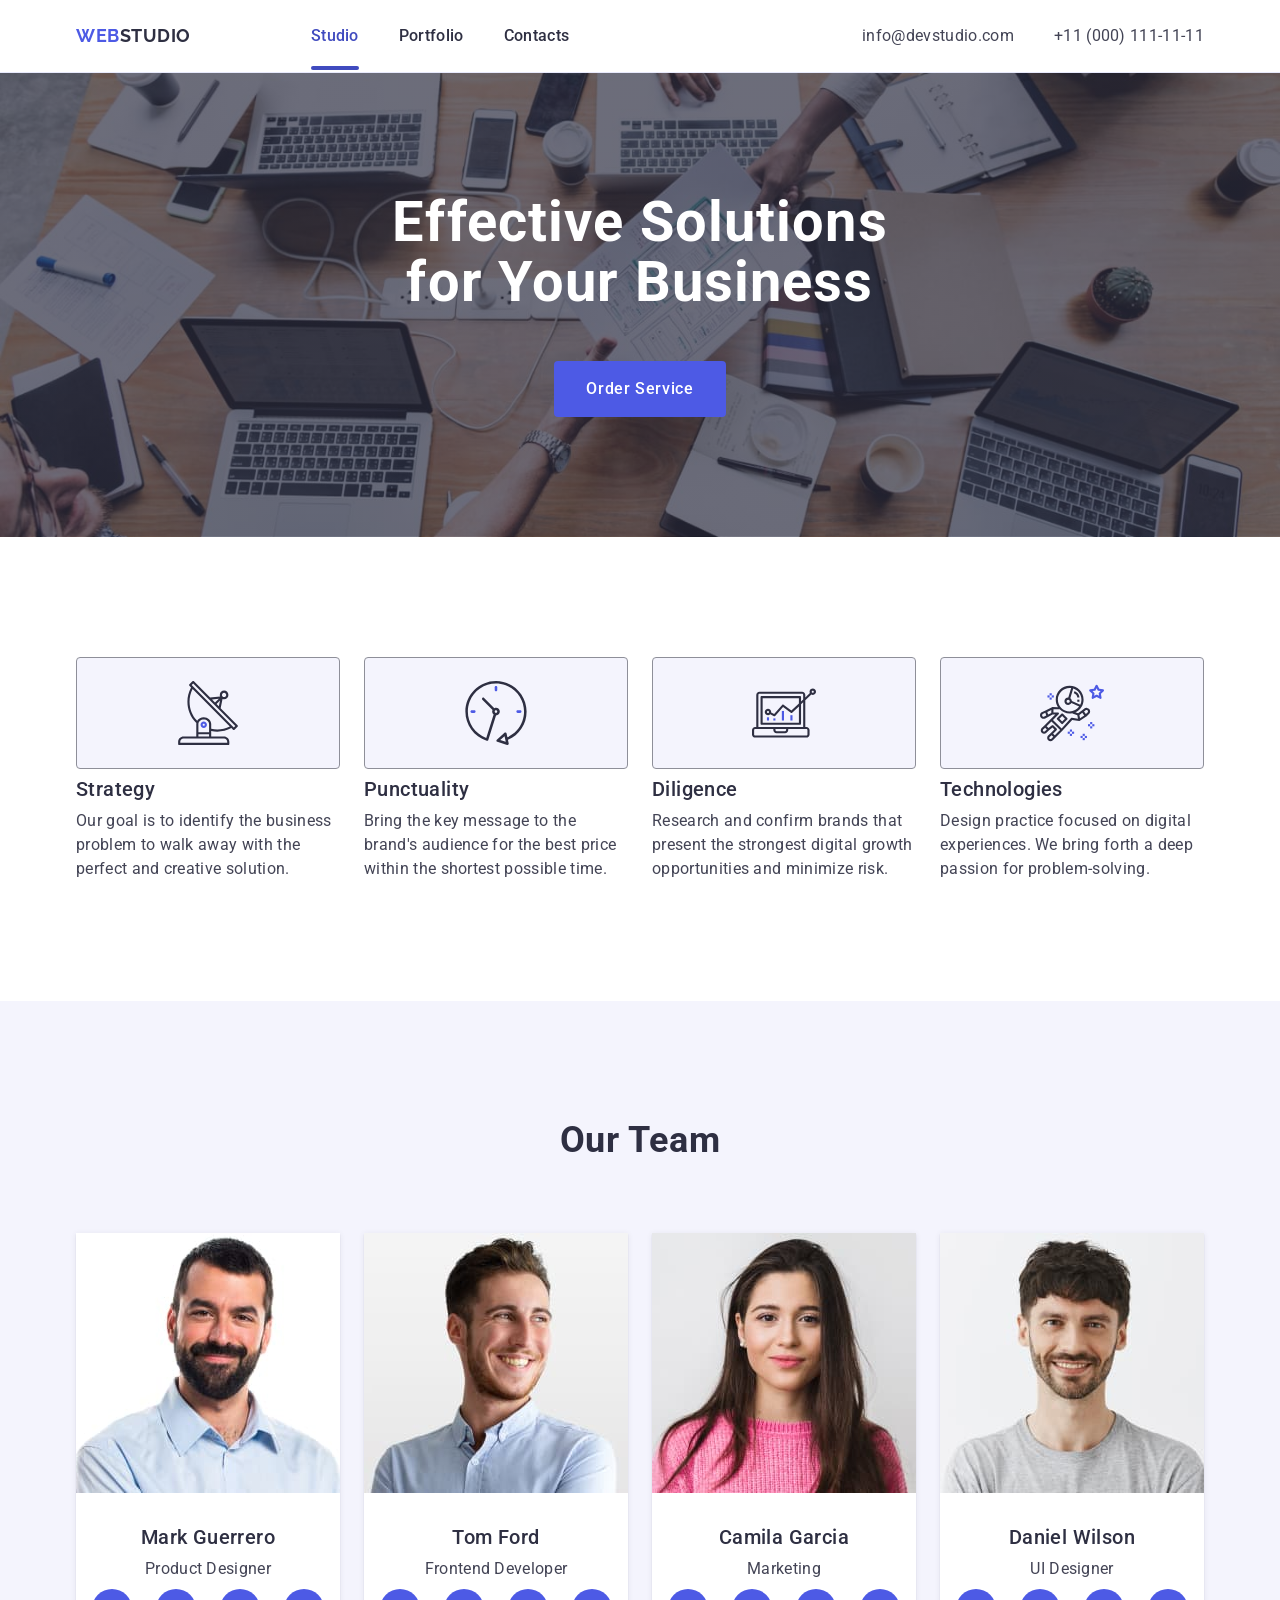
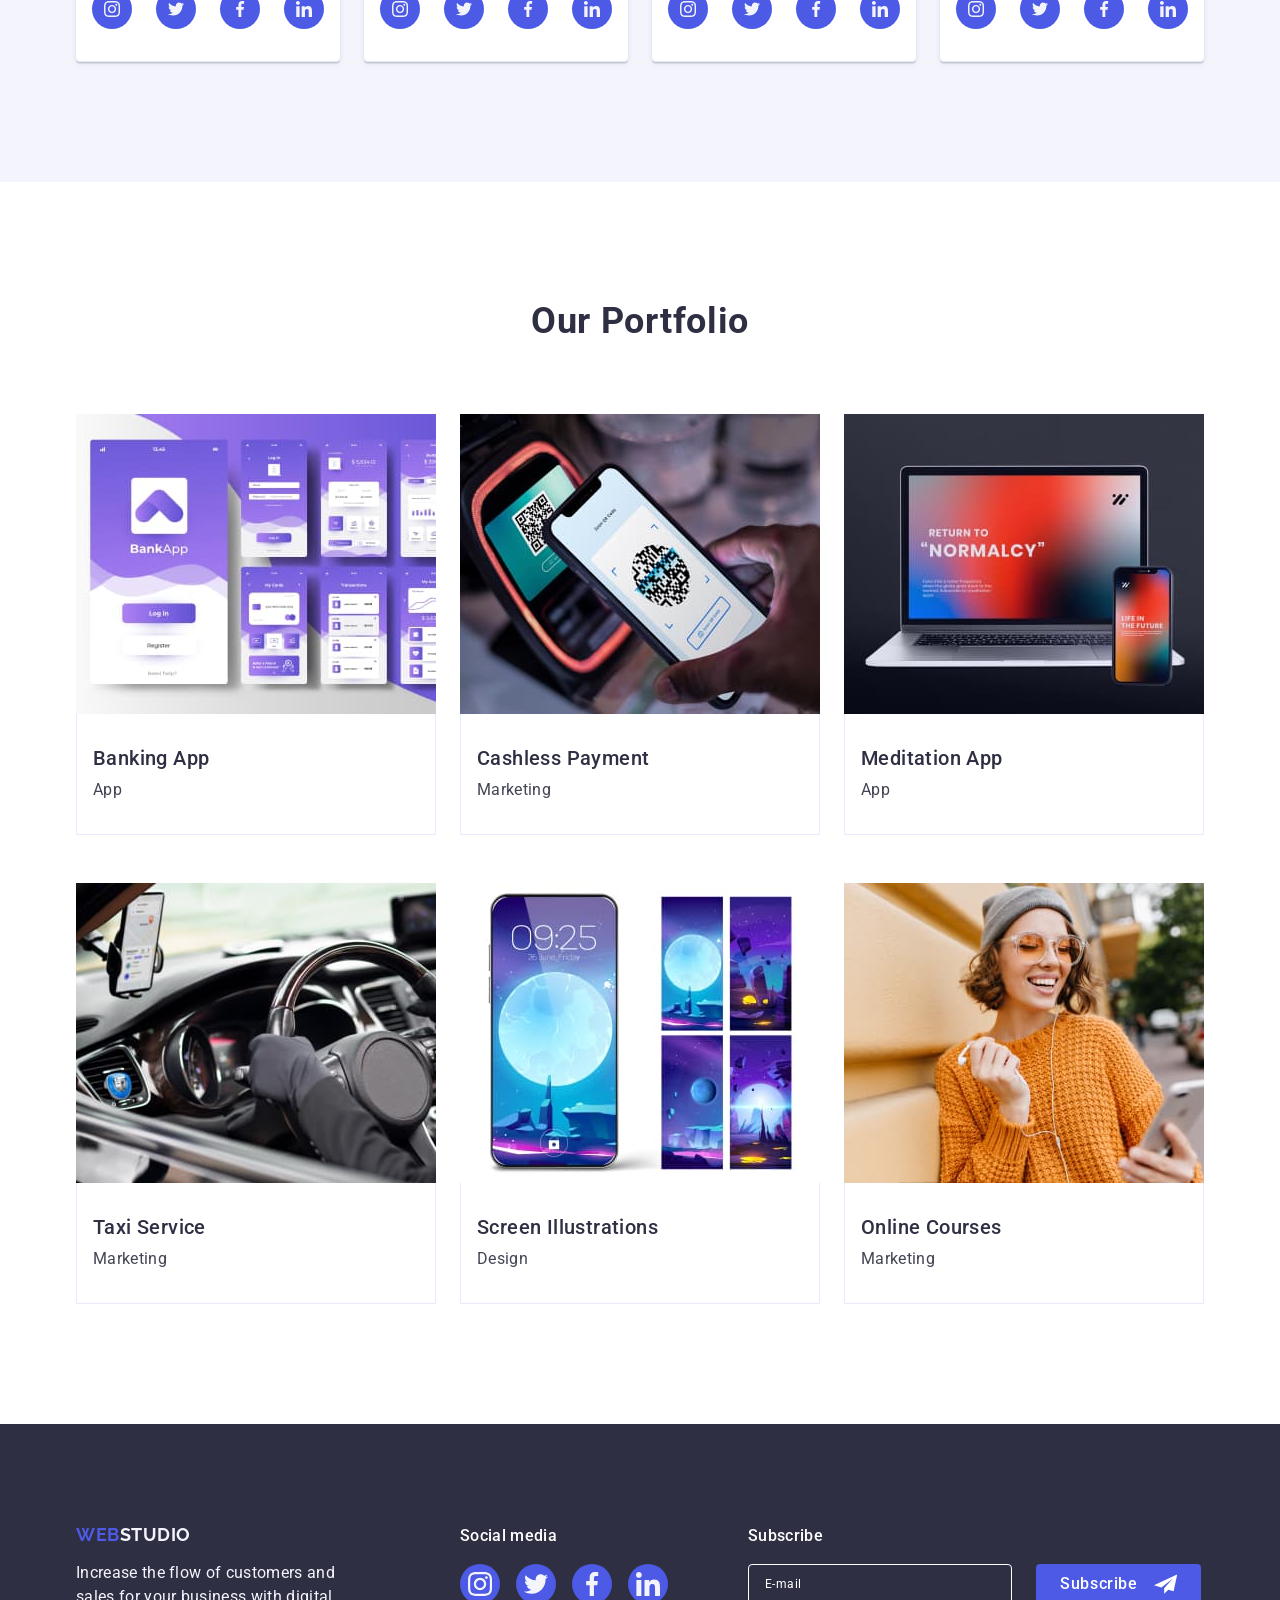
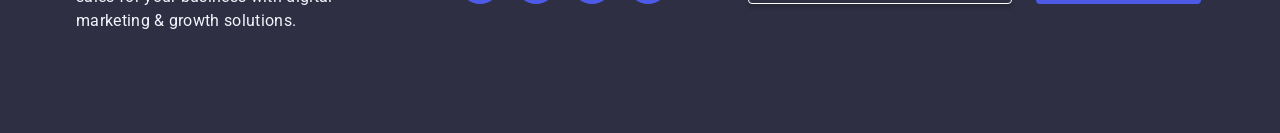
==== commit 7e643050: "gmh-06 v1.2" ====
--- a/index.html
+++ b/index.html
@@ -22,7 +22,7 @@
   <body>
     <!-- header -->
 
-    <!-- <header class="header">
+    <header class="header">
       <div class="container flex-property">
         <nav class="nav">
           <a href="./index.html" class="nav-link-logo logo-link-header"
@@ -54,22 +54,102 @@
             </li>
           </ul>
         </address>
+        <div class="burger-mobile-menu">
+          <button class="mobile-menu-button" type="button">
+            <svg class="mobile-menu-icon" width="24" height="24">
+              <use href="images/icons.svg#icon-menu-burger"></use>
+            </svg>
+          </button>
+        </div>
       </div>
-    </header> -->
+    </header>
+
+    <!-- mobile-menu -->
+
+    <div class="mobile-menu">
+      <button class="mobile-menu-close-button" type="button">
+        <svg class="mobile-menu-close-icon" width="8" height="8">
+          <use href="./images/icons.svg#icon-close-modal"></use>
+        </svg>
+      </button>
+      <div class="container">
+        <div class="section-mobile-menu">
+          <nav class="mobile-menu-nav">
+            <ul class="mobile-nav-list">
+              <li class="mobile-nav-list-item">
+                <a href="./index.html" class="mobile-nav-list-link">Studio</a>
+              </li>
+              <li class="mobile-nav-list-item">
+                <a href="#" class="mobile-nav-list-link">Portfolio</a>
+              </li>
+              <li class="mobile-nav-list-item">
+                <a href="#" class="mobile-nav-list-link">Contacts</a>
+              </li>
+            </ul>
+          </nav>
+          <address class="mobile-menu-address">
+            <ul class="mobile-address-list">
+              <li class="mobile-address-list-item">
+                <a
+                  href="mailto:info@devstudio.com"
+                  class="mobile-address-list-link"
+                  >info@devstudio.com</a
+                >
+              </li>
+              <li class="mobile-address-list-item">
+                <a href="tel:+110001111111" class="mobile-address-list-link"
+                  >+11 (000) 111-11-11</a
+                >
+              </li>
+            </ul>
+          </address>
+          <ul class="social-list mobile-social-list">
+            <li class="social-list-item">
+              <a href="#" class="social-list-link">
+                <svg class="social-list-icon" width="24" height="24">
+                  <use href="./images/icons.svg#icon-instagram"></use>
+                </svg>
+              </a>
+            </li>
+            <li class="social-list-item">
+              <a href="#" class="social-list-link">
+                <svg class="social-list-icon" width="24" height="24">
+                  <use href="./images/icons.svg#icon-twitter"></use>
+                </svg>
+              </a>
+            </li>
+            <li class="social-list-item">
+              <a href="#" class="social-list-link">
+                <svg class="social-list-icon" width="24" height="24">
+                  <use href="./images/icons.svg#icon-facebook"></use>
+                </svg>
+              </a>
+            </li>
+            <li class="social-list-item">
+              <a href="#" class="social-list-link">
+                <svg class="social-list-icon" width="24" height="24">
+                  <use href="./images/icons.svg#icon-linkedin"></use>
+                </svg>
+              </a>
+            </li>
+          </ul>
+        </div>
+      </div>
+    </div>
 
     <!-- main -->
 
     <main class="main">
       <!-- section hero -->
 
-      <!-- <section class="section hero">
+      <section class="section hero">
         <div class="container">
           <h1 class="hero-title">Effective Solutions for Your Business</h1>
           <button class="button hero-button" type="button">
             Order Service
           </button>
         </div>
-      </section> -->
+      </section>
 
       <!-- section service -->
 
@@ -138,6 +218,10 @@
             <li class="team-list-item">
               <img
                 class="team-list-img"
+                srcset="
+                  ./images/mark_guerrero.jpg    1x,
+                  ./images/mark_guerrero-2x.jpg 2x
+                "
                 src="./images/mark_guerrero.jpg"
                 alt="Mark Guerrero Product Designer"
                 width="264"
@@ -180,6 +264,7 @@
             <li class="team-list-item">
               <img
                 class="team-list-img"
+                srcset="./images/tom_ford.jpg 1x, ./images/tom_ford-2x.jpg 2x"
                 src="./images/tom_ford.jpg"
                 alt="Tom Ford Frontend Developer"
                 width="264"
@@ -222,6 +307,10 @@
             <li class="team-list-item">
               <img
                 class="team-list-img"
+                srcset="
+                  ./images/camila_garcia.jpg    1x,
+                  ./images/camila_garcia-2x.jpg 2x
+                "
                 src="./images/camila_garcia.jpg"
                 alt="Camila Garcia Marketing"
                 width="264"
@@ -264,6 +353,10 @@
             <li class="team-list-item">
               <img
                 class="team-list-img"
+                srcset="
+                  ./images/daniel_wilson.jpg    1x,
+                  ./images/daniel_wilson-2x.jpg 2x
+                "
                 src="./images/daniel_wilson.jpg"
                 alt="Daniel Wilson UI Designer"
                 width="264"
@@ -309,18 +402,41 @@
 
       <!-- section portfolio -->
 
-      <!-- <section class="section porfolio">
+      <section class="section porfolio">
         <div class="container">
           <h2 class="section-title">Our Portfolio</h2>
           <ul class="portfolio-list">
             <li class="portfolio-list-item">
               <div class="portfolio-list-owerley">
-                <img
-                  class="portfolio-list-img"
-                  src="./images/banking_app.jpg"
-                  alt="banking"
-                  width="360"
-                />
+                <picture>
+                  <source
+                    srcset="
+                      ./images/banking-desktop.jpg    1x,
+                      ./images/banking-desktop-2x.jpg 2x
+                    "
+                    media="(min-width: 1158px)"
+                  />
+                  <source
+                    srcset="
+                      ./images/banking-tablet.jpg    1x,
+                      ./images/banking-tablet-2x.jpg 2x
+                    "
+                    media="(min-width: 768px)"
+                  />
+                  <source
+                    srcset="
+                      ./images/banking-mobile.jpg    1x,
+                      ./images/banking-mobile-2x.jpg 2x
+                    "
+                    media="(max-width: 767px)"
+                  />
+                  <img
+                    class="portfolio-list-img"
+                    src="./images/banking-mobile.jpg"
+                    alt="banking"
+                    width="360"
+                  />
+                </picture>
                 <p class="portfolio-text-owerley">
                   14 Stylish and User-Friendly App Design Concepts · Task
                   Manager App · Calorie Tracker App · Exotic Fruit Ecommerce App
@@ -334,12 +450,35 @@
             </li>
             <li class="portfolio-list-item">
               <div class="portfolio-list-owerley">
-                <img
-                  class="portfolio-list-img"
-                  src="./images/cashless_payment.jpg"
-                  alt="cashless_payment"
-                  width="360"
-                />
+                <picture>
+                  <source
+                    srcset="
+                      ./images/cashless-payment-desktop.jpg    1x,
+                      ./images/cashless-payment-desktop-2x.jpg 2x
+                    "
+                    media="(min-width: 1158px)"
+                  />
+                  <source
+                    srcset="
+                      ./images/cashless-payment-tablet.jpg    1x,
+                      ./images/cashless-payment-tablet-2x.jpg 2x
+                    "
+                    media="(min-width: 768px)"
+                  />
+                  <source
+                    srcset="
+                      ./images/cashless-payment-mobile.jpg    1x,
+                      ./images/cashless-payment-mobile-2x.jpg 2x
+                    "
+                    media="(max-width: 767px)"
+                  />
+                  <img
+                    class="portfolio-list-img"
+                    src="./images/cashless-payment-mobile.jpg"
+                    alt="cashless_payment"
+                    width="360"
+                  />
+                </picture>
                 <p class="portfolio-text-owerley">
                   14 Stylish and User-Friendly App Design Concepts · Task
                   Manager App · Calorie Tracker App · Exotic Fruit Ecommerce App
@@ -353,12 +492,35 @@
             </li>
             <li class="portfolio-list-item">
               <div class="portfolio-list-owerley">
-                <img
-                  class="portfolio-list-img"
-                  src="./images/meditation_app.jpg"
-                  alt="meditation"
-                  width="360"
-                />
+                <picture>
+                  <source
+                    srcset="
+                      ./images/meditation-desktop.jpg    1x,
+                      ./images/meditation-desktop-2x.jpg 2x
+                    "
+                    media="(min-width: 1158px)"
+                  />
+                  <source
+                    srcset="
+                      ./images/meditation-tablet.jpg    1x,
+                      ./images/meditation-tablet-2x.jpg 2x
+                    "
+                    media="(min-width: 768px)"
+                  />
+                  <source
+                    srcset="
+                      ./images/meditation-mobile.jpg    1x,
+                      ./images/meditation-mobile-2x.jpg 2x
+                    "
+                    media="(max-width: 767px)"
+                  />
+                  <img
+                    class="portfolio-list-img"
+                    src="./images/meditation-mobile.jpg"
+                    alt="meditation"
+                    width="360"
+                  />
+                </picture>
                 <p class="portfolio-text-owerley">
                   14 Stylish and User-Friendly App Design Concepts · Task
                   Manager App · Calorie Tracker App · Exotic Fruit Ecommerce App
@@ -372,12 +534,35 @@
             </li>
             <li class="portfolio-list-item">
               <div class="portfolio-list-owerley">
-                <img
-                  class="portfolio-list-img"
-                  src="./images/taxi_service.jpg"
-                  alt="taxi_service"
-                  width="360"
-                />
+                <picture>
+                  <source
+                    srcset="
+                      ./images/taxi-service-desktop.jpg    1x,
+                      ./images/taxi-service-desktop-2x.jpg 2x
+                    "
+                    media="(min-width: 1158px)"
+                  />
+                  <source
+                    srcset="
+                      ./images/taxi-service-tablet.jpg    1x,
+                      ./images/taxi-service-tablet-2x.jpg 2x
+                    "
+                    media="(min-width: 768px)"
+                  />
+                  <source
+                    srcset="
+                      ./images/taxi-service-mobile.jpg    1x,
+                      ./images/taxi-service-mobile-2x.jpg 2x
+                    "
+                    media="(max-width: 767px)"
+                  />
+                  <img
+                    class="portfolio-list-img"
+                    src="./images/taxi-service-mobile.jpg"
+                    alt="taxi_service"
+                    width="360"
+                  />
+                </picture>
                 <p class="portfolio-text-owerley">
                   14 Stylish and User-Friendly App Design Concepts · Task
                   Manager App · Calorie Tracker App · Exotic Fruit Ecommerce App
@@ -391,12 +576,35 @@
             </li>
             <li class="portfolio-list-item">
               <div class="portfolio-list-owerley">
-                <img
-                  class="portfolio-list-img"
-                  src="./images/screen_illustrations.jpg"
-                  alt="screen_illustrations"
-                  width="360"
-                />
+                <picture>
+                  <source
+                    srcset="
+                      ./images/screen-illustrations-desktop.jpg    1x,
+                      ./images/screen-illustrations-desktop-2x.jpg 2x
+                    "
+                    media="(min-width: 1158px)"
+                  />
+                  <source
+                    srcset="
+                      ./images/screen-illustrations-tablet.jpg    1x,
+                      ./images/screen-illustrations-tablet-2x.jpg 2x
+                    "
+                    media="(min-width: 768px)"
+                  />
+                  <source
+                    srcset="
+                      ./images/screen-illustrations-mobile.jpg    1x,
+                      ./images/screen-illustrations-mobile-2x.jpg 2x
+                    "
+                    media="(max-width: 767px)"
+                  />
+                  <img
+                    class="portfolio-list-img"
+                    src="./images/screen-illustrations-mobile.jpg"
+                    alt="screen_illustrations"
+                    width="360"
+                  />
+                </picture>
                 <p class="portfolio-text-owerley">
                   14 Stylish and User-Friendly App Design Concepts · Task
                   Manager App · Calorie Tracker App · Exotic Fruit Ecommerce App
@@ -410,12 +618,35 @@
             </li>
             <li class="portfolio-list-item">
               <div class="portfolio-list-owerley">
-                <img
-                  class="portfolio-list-img"
-                  src="./images/online_courses.jpg"
-                  alt="online_courses"
-                  width="360"
-                />
+                <picture>
+                  <source
+                    srcset="
+                      ./images/online-courses-desktop.jpg    1x,
+                      ./images/online-courses-desktop-2x.jpg 2x
+                    "
+                    media="(min-width: 1158px)"
+                  />
+                  <source
+                    srcset="
+                      ./images/online-courses-tablet.jpg    1x,
+                      ./images/online-courses-tablet-2x.jpg 2x
+                    "
+                    media="(min-width: 768px)"
+                  />
+                  <source
+                    srcset="
+                      ./images/online-courses-mobile.jpg    1x,
+                      ./images/online-courses-mobile-2x.jpg 2x
+                    "
+                    media="(max-width: 767px)"
+                  />
+                  <img
+                    class="portfolio-list-img"
+                    src="./images/online-courses-mobile.jpg"
+                    alt="online_courses"
+                    width="360"
+                  />
+                </picture>
                 <p class="portfolio-text-owerley">
                   14 Stylish and User-Friendly App Design Concepts · Task
                   Manager App · Calorie Tracker App · Exotic Fruit Ecommerce App
@@ -429,7 +660,7 @@
             </li>
           </ul>
         </div>
-      </section> -->
+      </section>
     </main>
 
     <!-- footer -->
@@ -577,8 +808,10 @@
                   <use href="./images/icons.svg#icon-check"></use>
                 </svg>
               </span>
-              I accept the terms and conditions of the
-              <a class="modal-checkbox-link" href="#">Privacy Policy</a>
+              <div class="text-line">
+                I accept the terms and conditions of the
+                <a class="modal-checkbox-link" href="#">Privacy Policy</a>
+              </div>
             </label>
           </div>
           <button class="modal-button" type="submit">Send</button>
--- a/css/styles.css
+++ b/css/styles.css
@@ -69,7 +69,7 @@
 }
 
 .logo-link-header {
-    margin-right: 76px;
+    /* margin-right: 76px; */
 }
 
 .logo-header{
@@ -83,8 +83,9 @@
 }
 
 .nav-list{
-    display: flex;
-    gap:40px;
+    /* display: flex;
+    gap:40px; */
+    display: none;
     
 }
 
@@ -135,20 +136,26 @@
 
 .address {
     font-style: normal;
+    display: none;
 }
 
 .address-list {
     display: flex;
-    gap: 40px
+    flex-direction: column;
+    /* gap: 40px */
+    gap: 12px;
+    
 }
 
 .address-list-link{
-    padding-top: 24px;
-    padding-bottom: 23px;
+    /* padding-top: 24px;
+    padding-bottom: 23px; */
     color: #434455;
-    font-size: 16px;
+    /* font-size: 16px; */
+    font-size: 12px;
     font-weight: 400;
-    line-height: 1.5;
+    /* line-height: 1.5; */
+    line-height: 1.17;
     letter-spacing: 0.02em;
     transition-property: color;
     transition-duration: 250ms;
@@ -158,6 +165,131 @@
 .address-list-link:hover,
 .address-list-link:focus{
     color: #404BBF;
+}
+
+.burger-mobile-menu {
+    display: flex;
+    padding-top: 16px;
+    padding-bottom: 15px;
+}
+
+.mobile-menu-button {
+    padding: 0;
+    width: 24px;
+    height: 24px;
+    border: none;
+    display: flex;
+    justify-content: center;
+    align-items: center;
+    background-color: #ffffff;
+    cursor: pointer;
+}
+
+.mobile-menu{
+    position: fixed;
+    top: 0;
+    left: 0;
+    width: 100%;
+    height: 100%;
+    z-index: 999;
+    background-color: #ffffff;
+    visibility: hidden;
+    opacity: 0;
+    pointer-events: none;
+}
+
+.mobile-menu.is-open {
+    visibility: visible;
+    opacity: 1;
+    pointer-events: auto;
+}
+
+.section-mobile-menu {
+    padding-top: 72px;
+    padding-bottom: 40px;
+}
+
+.mobile-menu-close-button {
+    position: absolute;
+    top: 24px;
+    right: 24px;
+    display: flex;
+    justify-content: center;
+    align-items: center;
+    padding: 0;
+    width: 24px;
+    height: 24px;
+    cursor: pointer;
+    background-color: #ffffff;
+    border-radius: 50% 50%;
+    border: 1px solid rgba(0, 0, 0, 0.1);
+    transition: background-color 250ms cubic-bezier(0.4, 0, 0.2, 1), border 250ms cubic-bezier(0.4, 0, 0.2, 1);
+}
+
+.mobile-menu-close-icon {
+    transition: fill 250ms cubic-bezier(0.4, 0, 0.2, 1);
+}
+
+.mobile-menu-close-button:hover,
+.mobile-menu-close-button:focus {
+    background-color: #404bbf;
+    border: none;
+    fill: #ffffff;
+}
+
+.mobile-nav-list{
+    display: flex;
+    flex-direction: column;
+    gap: 40px;
+    margin-bottom: 168px;
+}
+
+.mobile-nav-list-link{
+    font-weight: 700;
+    font-size: 36px;
+    line-height: 1.11;
+    letter-spacing: 0.02em;
+    color: #2e2f42;
+    transition-property: color;
+    transition-duration: 250ms;
+    transition-timing-function: cubic-bezier(0.4, 0, 0.2, 1);
+}
+
+.mobile-nav-list-link:hover,
+.mobile-nav-list-link:focus{
+    color: #404bbf;
+}
+
+.mobile-menu-address{
+    margin-bottom: 48px;
+    font-style: normal;
+}
+
+.mobile-address-list{
+    display: flex;
+    flex-direction: column;
+    gap: 24px;
+}
+
+.mobile-address-list-link {
+    font-weight: 500;
+    font-size: 20px;
+    line-height: 1.2;
+    letter-spacing: 0.02em;
+    color:#434455;
+    transition-property: color;
+    transition-duration: 250ms;
+    transition-timing-function: cubic-bezier(0.4, 0, 0.2, 1);
+}
+
+.mobile-address-list-link:hover,
+.mobile-address-list-link:focus{
+    color: #4d5ae5;
+}
+
+.social-list.mobile-social-list{
+    gap: 0;
+    justify-content: space-between;
 }
 
 /* main */
@@ -173,26 +305,39 @@
 
 .hero{
     background-color:  #2E2F42;
-    background-image: linear-gradient(rgba(46, 47, 66, 0.7),rgba(46, 47, 66, 0.7)), url(../images/hero-bgi.jpg);
+    background-image: linear-gradient(rgba(46, 47, 66, 0.7),rgba(46, 47, 66, 0.7)), url(../images/hero-mobile.jpg);
     background-repeat: no-repeat;
     background-size: cover;
     background-position: center center;
-    padding-top: 188px;
-    padding-bottom: 188px;
+    /* padding-top: 188px;
+    padding-bottom: 188px; */
+    padding-top: 72px;
+    padding-bottom: 72px;
     max-width: 1440px;
     margin: 0 auto;
 }
 
+@media (max-width: 767px) and (min-resolution: 192dpi) {
+    .hero {
+        background-image: linear-gradient(rgba(46, 47, 66, 0.7), rgba(46, 47, 66, 0.7)), url(../images/hero-mobile-2x.jpg);
+    }
+    
+}
+
 .hero-title{
-    max-width: 496px;
+    /* max-width: 496px; */
+    max-width: 216px;
     margin-left: auto; 
     margin-right: auto;
-    margin-bottom: 48px;
+    /* margin-bottom: 48px; */
+    margin-bottom: 72px;
     color: #ffffff;
     text-align: center;
-    font-size: 56px;
+    /* font-size: 56px; */
+    font-size: 36px;
     font-weight: 700;
-    line-height: 1.07;
+    /* line-height: 1.07; */
+    line-height: 1.11;
     letter-spacing: 0.02em;
 }
 
@@ -381,12 +526,13 @@
 .portfolio-list{
     display: flex;
     flex-wrap: wrap;
-    row-gap:48px;
-    column-gap: 24px;
+    /* row-gap:48px; */
+    /* column-gap: 24px; */
+    row-gap: 48px;
 }
 
 .portfolio-list-item{
-    width: calc((100% - 48px) / 3);
+    /* width: calc((100% - 48px) / 3); */
     transition-property: box-shadow;
     transition-duration: 250ms;
     transition-timing-function: cubic-bezier(0.4, 0, 0.2, 1);
@@ -628,9 +774,12 @@
     top: 50%;
     left: 50%;
     transform: translate(-50%, -50%);
-    padding: 72px 24px 24px 24px;
-    width: 408px;
-    min-height: 584px;
+    /* padding: 72px 24px 24px 24px; */
+    padding: 72px 16px 24px 16px;
+    /* width: 408px;
+    min-height: 584px; */
+    width: 288px;
+    min-height: 623px;
     border-radius: 4px;
     box-shadow: 0 1px 1px 0 rgba(0, 0, 0, 0.14), 0 1px 3px 0 rgba(0, 0, 0, 0.12), 0 2px 1px 0 rgba(0, 0, 0, 0.2);
     background-color: #fcfcfc;
@@ -769,6 +918,8 @@
 }
 
 .modal-label-checkbox {
+    display: flex;
+    align-items: center;
     font-weight: 400;
     font-size: 12px;
     line-height: 1.17;
@@ -836,6 +987,43 @@
         max-width: 768px;
     }
 
+    .nav-list {
+        display: flex;
+        gap:40px;
+    }
+
+    .logo-link-header {
+        margin-right: 120px;
+    }
+
+    .address {
+        display: block;
+       
+    }
+
+
+    .burger-mobile-menu {
+        display: none;
+    }
+
+    .mobile-menu {
+        display: none;
+    }
+
+    .hero {
+        background-image: linear-gradient(rgba(46, 47, 66, 0.7), rgba(46, 47, 66, 0.7)), url(../images/hero-tablet.jpg);
+        padding-top: 112px;
+        padding-bottom: 112px;
+    }
+
+    .hero-title {
+        margin-bottom: 36px;
+        max-width: 496px;
+        font-size: 56px;
+        line-height: 1.07;
+
+    }
+    
     .service-list {
         flex-direction: row;
         gap: 72px 24px;
@@ -872,6 +1060,15 @@
         gap: 72px 24px;
     }
 
+    .portfolio-list {
+        row-gap:72px;
+        column-gap: 24px;
+    }
+
+    .portfolio-list-item {
+        width: calc((100% - 24px) / 2);
+    }
+
     .footer-wrapper-description {
         max-width: 264px;
         margin-bottom: 0;
@@ -909,6 +1106,18 @@
         margin-right: 0;
     }
 
+    .modal{
+        padding: 72px 24px 24px 24px;
+        width: 408px;
+        min-height: 584px;
+    }
+
+}
+
+@media (min-width: 768px) and (min-resolution: 192dpi){
+    .hero {
+            background-image: linear-gradient(rgba(46, 47, 66, 0.7), rgba(46, 47, 66, 0.7)), url(../images/hero-tablet-2x.jpg);
+        }
 }
 
 @media (min-width: 1158px) {
@@ -919,6 +1128,31 @@
         padding-right: 15px;
 
         }
+
+    .section {
+        padding-top: 120px;
+        padding-bottom: 120px;
+    }
+
+    .address-list {
+        flex-direction: row;
+        gap: 40px;
+    }
+
+    .address-list-link {
+        padding-top: 24px;
+        padding-bottom: 23px; 
+        font-size: 16px;
+        line-height: 1.5;
+    }
+
+    .hero {
+    background-image: linear-gradient(rgba(46, 47, 66, 0.7), rgba(46, 47, 66, 0.7)), url(../images/hero-desktop.jpg);
+    }
+
+    .hero-title {
+        margin-bottom: 48px;
+    }
 
     .service-list {
         gap: 24px;
@@ -966,13 +1200,22 @@
         width: calc((100% - 72px) / 4);
     }
 
+    .portfolio-list {
+        row-gap:48px;
+        column-gap: 24px;
+    }
+
+    .portfolio-list-item {
+        width: calc((100% - 48px) / 3);
+    }
+
     .footer>.container {
         display: flex;
         flex-wrap: nowrap;
         align-items: baseline;
         gap: 0;
-        padding-left: 0;
-        padding-right: 0;
+        padding-left: 15px;
+        padding-right: 15px;
     }
 
     .footer-subscribe {
@@ -987,3 +1230,10 @@
         margin-right: 80px;
     }
 }
+
+@media (min-width: 1158px) and (min-resolution: 192dpi) {
+    .hero {
+        background-image: linear-gradient(rgba(46, 47, 66, 0.7), rgba(46, 47, 66, 0.7)), url(../images/hero-desktop-2x.jpg);
+    }
+
+}
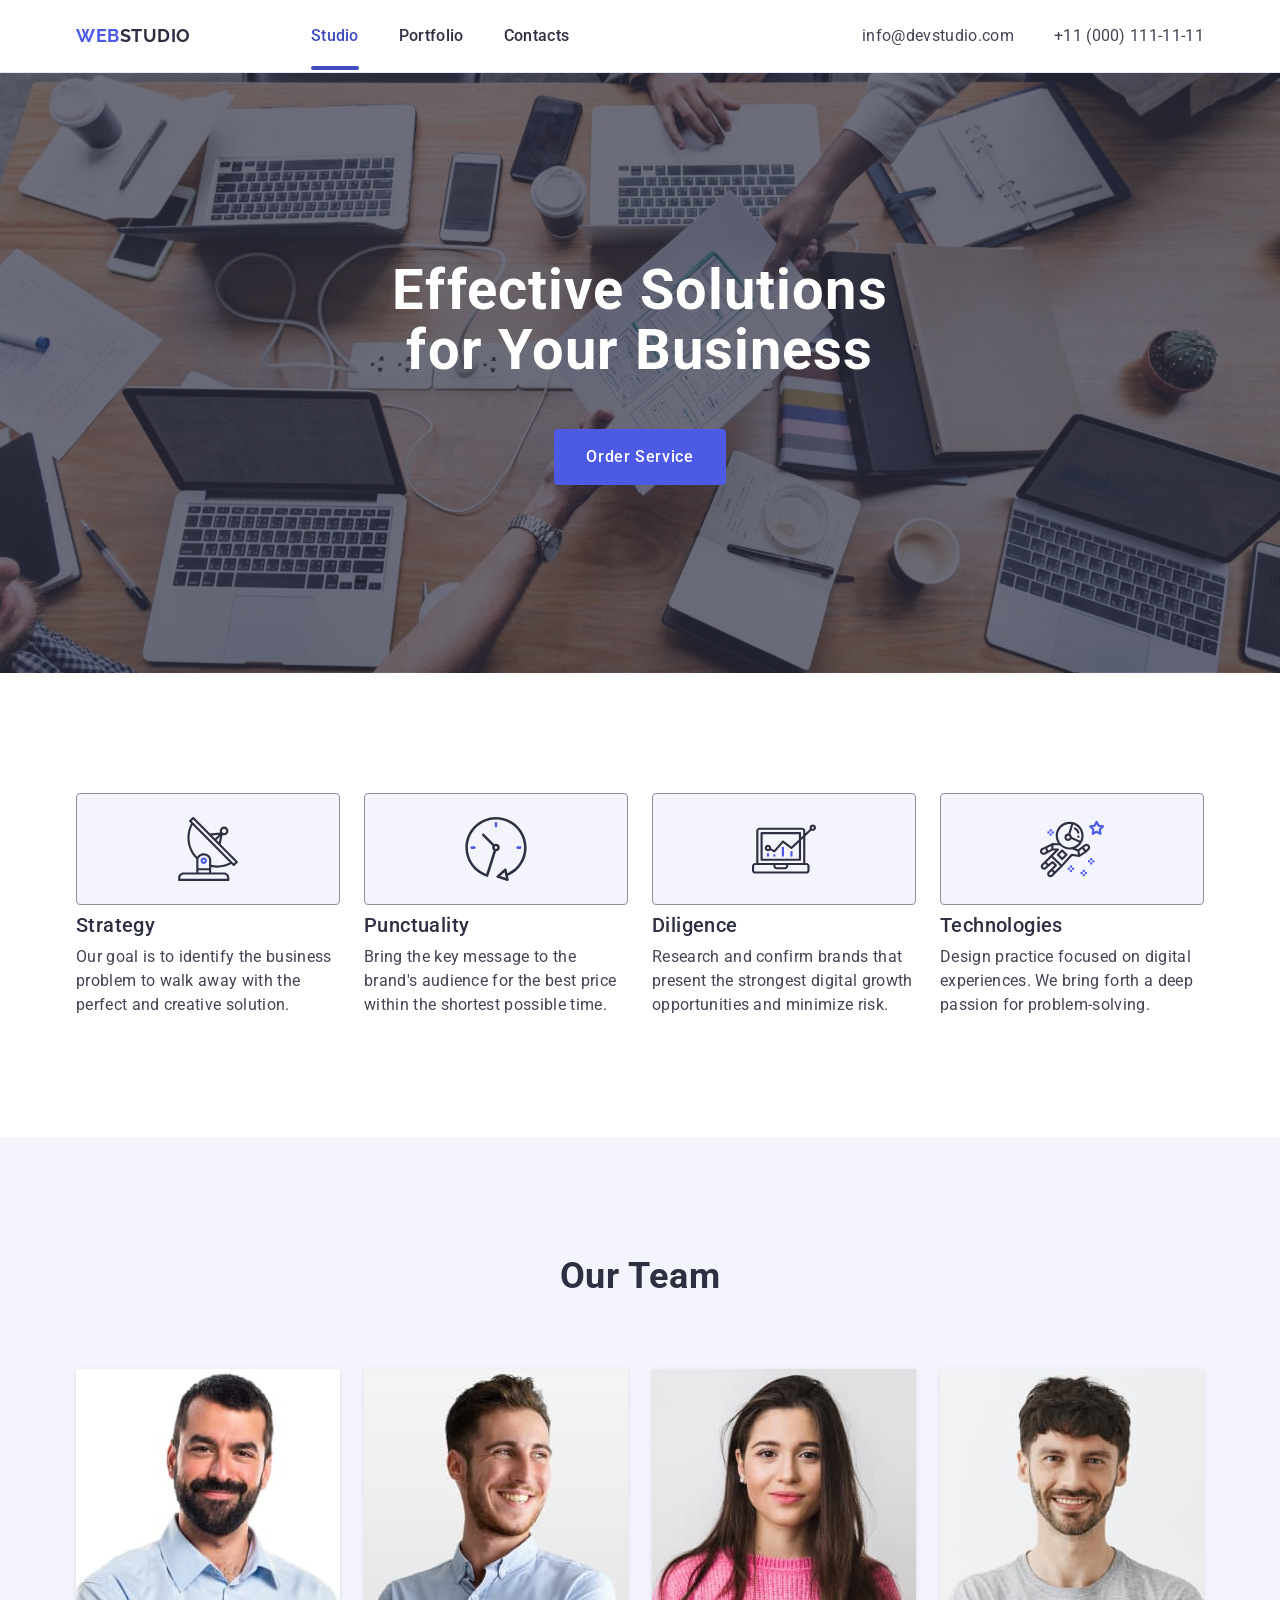
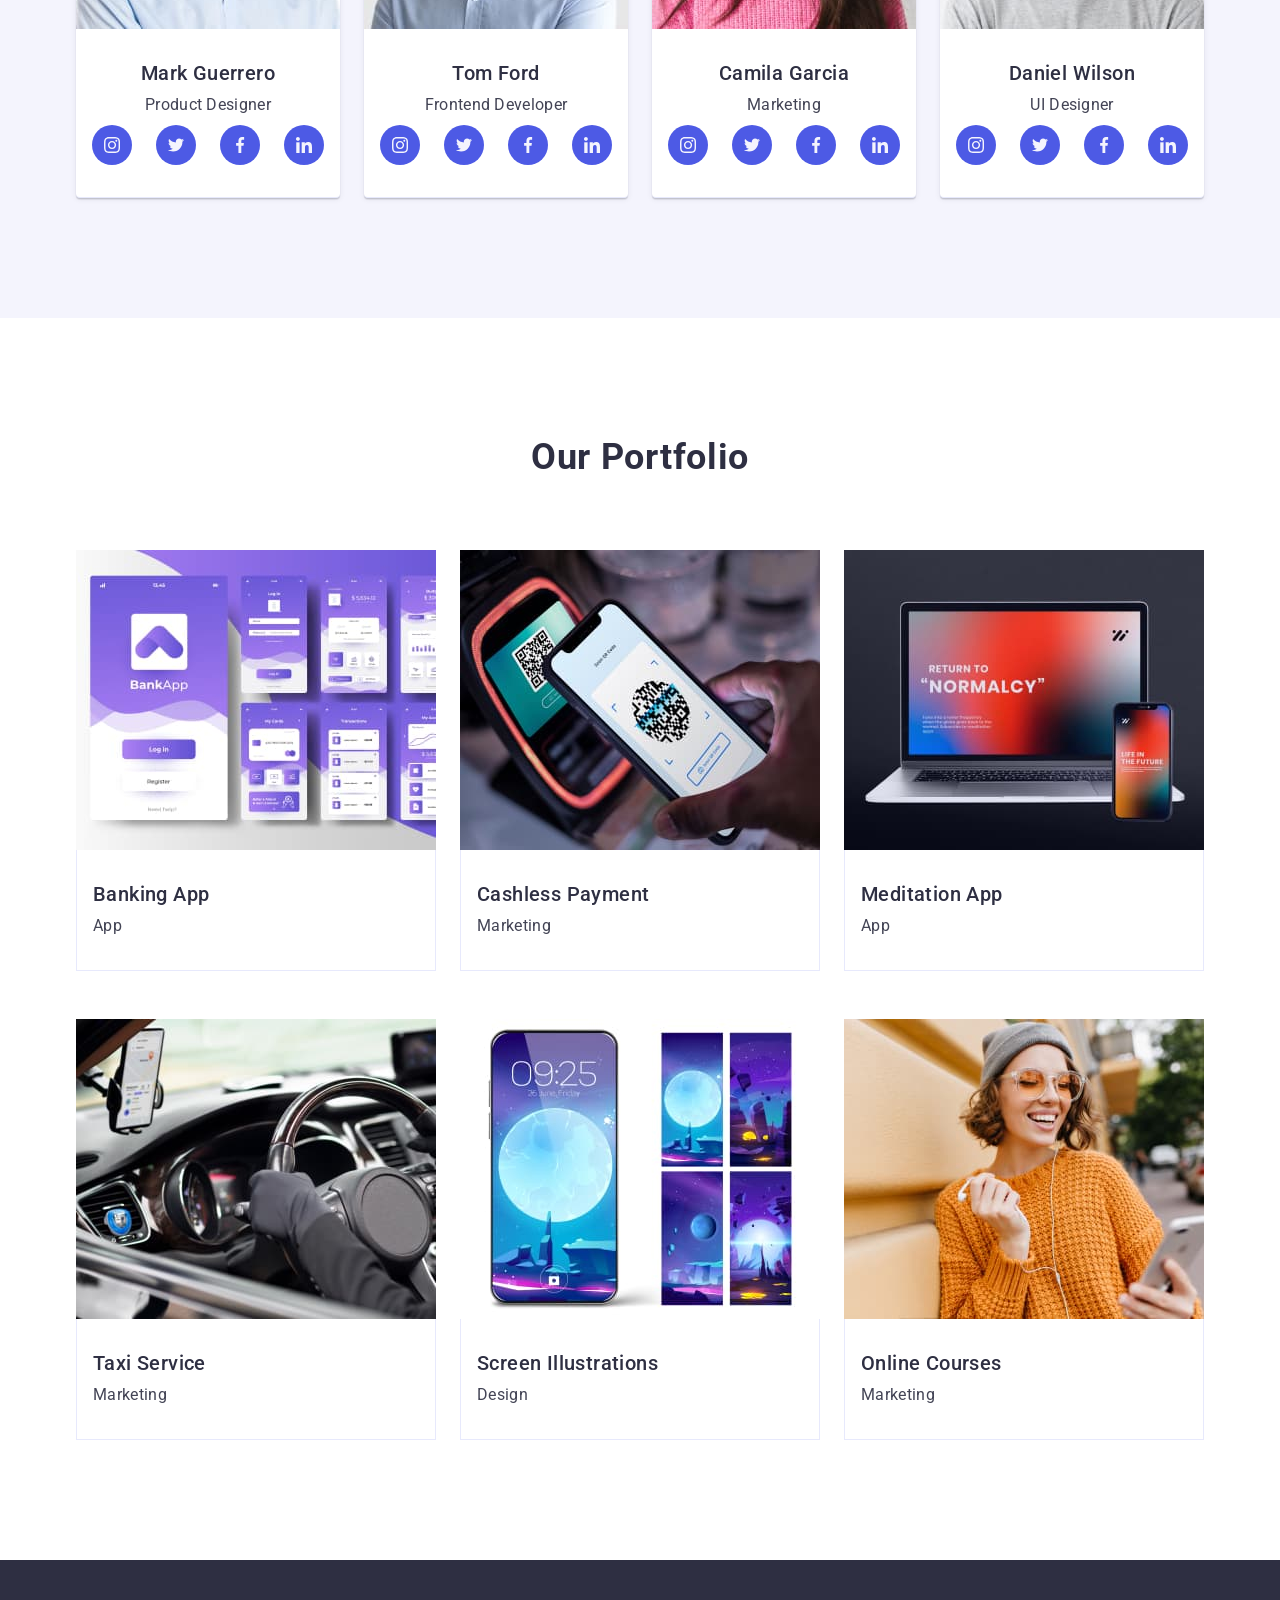
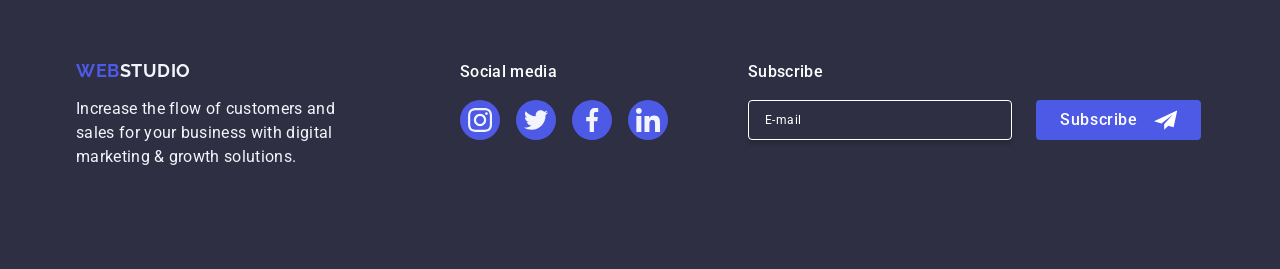
==== commit d1f43ced: "gmh-06 v2 1) секція hero - додано max-width для мобільної та планшетної версії, додано паддінги на д" ====
--- a/index.html
+++ b/index.html
@@ -62,22 +62,19 @@
           </button>
         </div>
       </div>
-    </header>
-
-    <!-- mobile-menu -->
-
-    <div class="mobile-menu">
-      <button class="mobile-menu-close-button" type="button">
-        <svg class="mobile-menu-close-icon" width="8" height="8">
-          <use href="./images/icons.svg#icon-close-modal"></use>
-        </svg>
-      </button>
-      <div class="container">
-        <div class="section-mobile-menu">
+      <div class="mobile-menu is-open">
+        <div class="container section-mobile-menu">
+          <button class="mobile-menu-close-button" type="button">
+            <svg class="mobile-menu-close-icon" width="8" height="8">
+              <use href="./images/icons.svg#icon-close-modal"></use>
+            </svg>
+          </button>
           <nav class="mobile-menu-nav">
             <ul class="mobile-nav-list">
               <li class="mobile-nav-list-item">
-                <a href="./index.html" class="mobile-nav-list-link">Studio</a>
+                <a href="./index.html" class="mobile-nav-list-link carrent"
+                  >Studio</a
+                >
               </li>
               <li class="mobile-nav-list-item">
                 <a href="#" class="mobile-nav-list-link">Portfolio</a>
@@ -91,14 +88,16 @@
             <ul class="mobile-address-list">
               <li class="mobile-address-list-item">
                 <a
+                  href="tel:+110001111111"
+                  class="mobile-address-list-link carrent"
+                  >+11 (000) 111-11-11</a
+                >
+              </li>
+              <li class="mobile-address-list-item">
+                <a
                   href="mailto:info@devstudio.com"
                   class="mobile-address-list-link"
                   >info@devstudio.com</a
-                >
-              </li>
-              <li class="mobile-address-list-item">
-                <a href="tel:+110001111111" class="mobile-address-list-link"
-                  >+11 (000) 111-11-11</a
                 >
               </li>
             </ul>
@@ -135,7 +134,9 @@
           </ul>
         </div>
       </div>
-    </div>
+    </header>
+
+    <!-- mobile-menu -->
 
     <!-- main -->
 
@@ -808,10 +809,10 @@
                   <use href="./images/icons.svg#icon-check"></use>
                 </svg>
               </span>
-              <div class="text-line">
+              <span class="text-line">
                 I accept the terms and conditions of the
                 <a class="modal-checkbox-link" href="#">Privacy Policy</a>
-              </div>
+              </span>
             </label>
           </div>
           <button class="modal-button" type="submit">Send</button>
--- a/css/styles.css
+++ b/css/styles.css
@@ -204,9 +204,15 @@
     pointer-events: auto;
 }
 
-.section-mobile-menu {
+.container.section-mobile-menu {
+    display: flex;
+    flex-direction: column;
+    height: 100%;
     padding-top: 72px;
     padding-bottom: 40px;
+}
+.section-mobile-menu {
+    position: relative;
 }
 
 .mobile-menu-close-button {
@@ -237,11 +243,15 @@
     fill: #ffffff;
 }
 
+.mobile-menu-nav {
+    margin-bottom: auto;   
+}
+
 .mobile-nav-list{
     display: flex;
     flex-direction: column;
     gap: 40px;
-    margin-bottom: 168px;
+   
 }
 
 .mobile-nav-list-link{
@@ -260,6 +270,10 @@
     color: #404bbf;
 }
 
+.mobile-nav-list-link.carrent {
+    color: #404bbf;
+}
+
 .mobile-menu-address{
     margin-bottom: 48px;
     font-style: normal;
@@ -284,6 +298,10 @@
 
 .mobile-address-list-link:hover,
 .mobile-address-list-link:focus{
+    color: #4d5ae5;
+}
+
+.mobile-address-list-link.carrent {
     color: #4d5ae5;
 }
 
@@ -313,7 +331,7 @@
     padding-bottom: 188px; */
     padding-top: 72px;
     padding-bottom: 72px;
-    max-width: 1440px;
+    max-width: 320px;
     margin: 0 auto;
 }
 
@@ -929,6 +947,7 @@
 
 .modal-custom-checkbox {
     display: inline-flex;
+    flex-shrink: 0;
     justify-content: center;
     align-items: center;
     margin-right: 8px;
@@ -1011,6 +1030,7 @@
     }
 
     .hero {
+        max-width: 768px;
         background-image: linear-gradient(rgba(46, 47, 66, 0.7), rgba(46, 47, 66, 0.7)), url(../images/hero-tablet.jpg);
         padding-top: 112px;
         padding-bottom: 112px;
@@ -1147,7 +1167,10 @@
     }
 
     .hero {
-    background-image: linear-gradient(rgba(46, 47, 66, 0.7), rgba(46, 47, 66, 0.7)), url(../images/hero-desktop.jpg);
+        padding-top: 188px;
+        padding-bottom: 188px;
+        max-width: 1440px;
+        background-image: linear-gradient(rgba(46, 47, 66, 0.7), rgba(46, 47, 66, 0.7)), url(../images/hero-desktop.jpg);
     }
 
     .hero-title {
